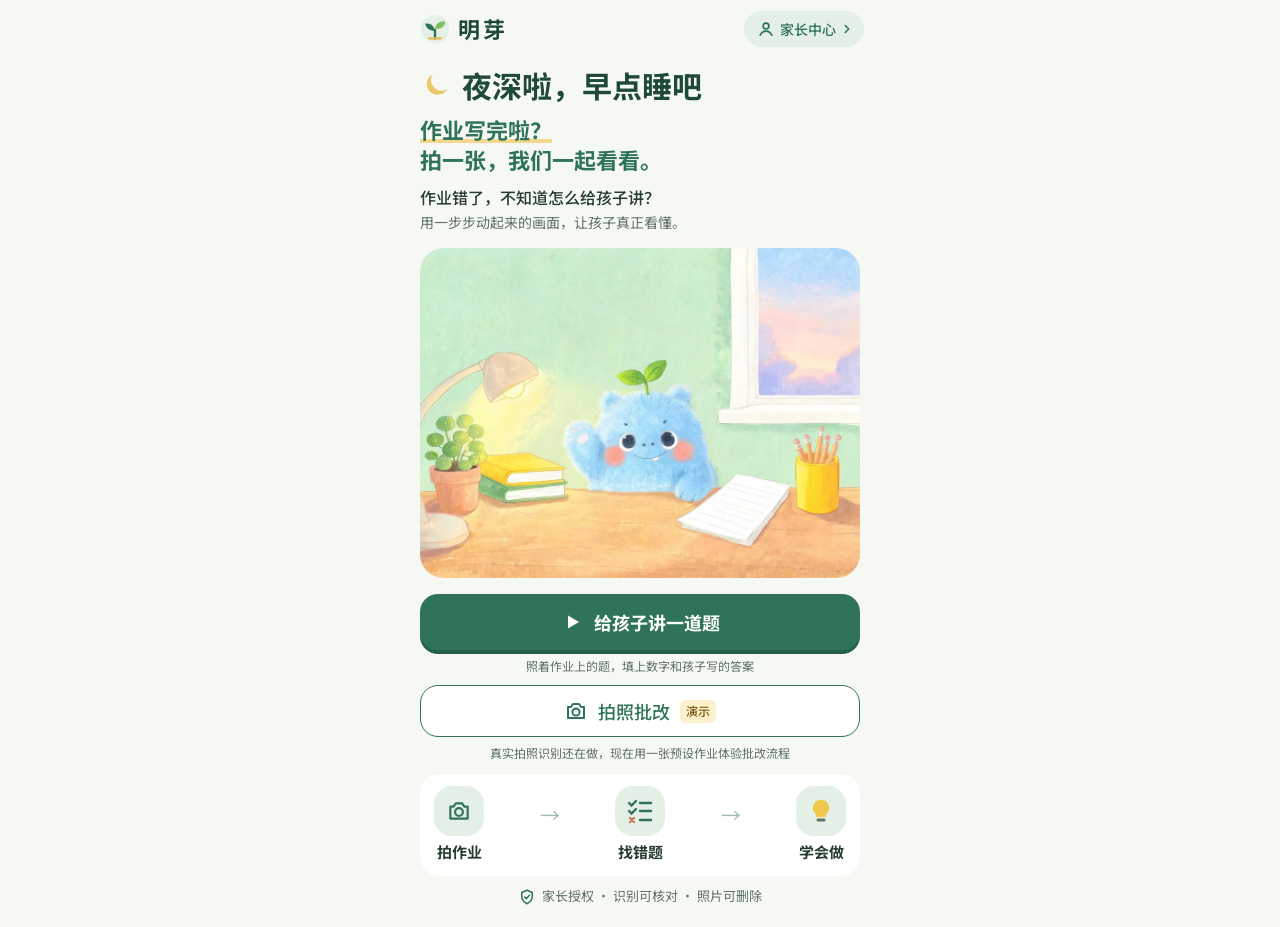
==== index.html @ 010151f7 "首页入口、讲解页按钮、还是没懂、学习记录三层、隔天再试一道 Co-Authored-By: Claude Opus 5.5 <noreply@anthropic.com> Claude-Session" ====
<!doctype html>
<html lang="zh-CN">
<head>
<meta charset="utf-8">
<meta name="viewport" content="width=device-width, initial-scale=1, viewport-fit=cover, interactive-widget=resizes-content">
<meta name="theme-color" content="#F6F8F3">
<meta name="color-scheme" content="light">
<meta name="robots" content="noindex">
<title>明芽</title>
<meta name="description" content="明芽：拍作业、找错题、一步步学会做。">
<link rel="icon" href="./favicon.svg" type="image/svg+xml">
<link rel="apple-touch-icon" href="./icon-180.png">
<link rel="preload" href="./fonts/noto500.woff2" as="font" type="font/woff2" crossorigin>
  <script type="module" crossorigin src="./assets/index-Boi__MNE.js"></script>
  <link rel="stylesheet" crossorigin href="./assets/index-DBqXxG4e.css">
</head>
<body>
<div id="root"></div>
</body>
</html>
---- assets/index-DBqXxG4e.css ----
/*! tailwindcss v4.3.5 | MIT License | https://tailwindcss.com */
@layer properties{@supports (((-webkit-hyphens:none)) and (not (margin-trim:block))) or ((-moz-orient:inline) and (not (color:rgb(from red r g b)))){*,:before,:after,::backdrop{--tw-translate-x:0;--tw-translate-y:0;--tw-translate-z:0;--tw-rotate-x:initial;--tw-rotate-y:initial;--tw-rotate-z:initial;--tw-skew-x:initial;--tw-skew-y:initial;--tw-space-y-reverse:0;--tw-border-style:solid;--tw-leading:initial;--tw-font-weight:initial;--tw-tracking:initial;--tw-shadow:0 0 #0000;--tw-shadow-color:initial;--tw-shadow-alpha:100%;--tw-inset-shadow:0 0 #0000;--tw-inset-shadow-color:initial;--tw-inset-shadow-alpha:100%;--tw-ring-color:initial;--tw-ring-shadow:0 0 #0000;--tw-inset-ring-color:initial;--tw-inset-ring-shadow:0 0 #0000;--tw-ring-inset:initial;--tw-ring-offset-width:0px;--tw-ring-offset-color:#fff;--tw-ring-offset-shadow:0 0 #0000;--tw-duration:initial}}}@layer theme{:root,:host{--font-sans:"Noto", "PingFang SC", "Microsoft YaHei", sans-serif;--font-mono:ui-monospace, SFMono-Regular, Menlo, Monaco, Consolas, "Liberation Mono", "Courier New", monospace;--color-black:#000;--color-white:#fff;--spacing:.25rem;--text-xs:.75rem;--text-xs--line-height:calc(1 / .75);--text-sm:.875rem;--text-sm--line-height:calc(1.25 / .875);--text-base:1rem;--text-base--line-height:calc(1.5 / 1);--text-lg:1.125rem;--text-lg--line-height:calc(1.75 / 1.125);--text-xl:1.25rem;--text-xl--line-height:calc(1.75 / 1.25);--text-2xl:1.5rem;--text-2xl--line-height:calc(2 / 1.5);--font-weight-normal:400;--font-weight-medium:500;--font-weight-bold:700;--leading-snug:1.375;--leading-normal:1.5;--leading-relaxed:1.625;--radius-md:.375rem;--radius-lg:.5rem;--radius-xl:.75rem;--radius-2xl:1rem;--animate-pulse:pulse 2s cubic-bezier(.4, 0, .6, 1) infinite;--default-transition-duration:.15s;--default-transition-timing-function:cubic-bezier(.4, 0, .2, 1);--default-font-family:var(--font-sans);--default-mono-font-family:var(--font-mono);--color-page:#f6f8f3;--color-brand:#2f7456;--color-brand-d:#24604a;--color-mist:#e4f0e6;--color-sun:#f4d78d;--color-sun-soft:#fbf0cc;--color-coral:#c9745d;--color-coral-soft:#fbf1ec;--color-ink:#263d30;--color-ink-2:#5e7266;--color-line:#dce5dc;--color-pencil:#3f4650;--font-hand:"Hand", "Noto", cursive}}@layer base{*,:after,:before,::backdrop{box-sizing:border-box;border:0 solid;margin:0;padding:0}::file-selector-button{box-sizing:border-box;border:0 solid;margin:0;padding:0}html,:host{-webkit-text-size-adjust:100%;tab-size:4;line-height:1.5;font-family:var(--default-font-family,-apple-system, BlinkMacSystemFont, "Segoe UI", Roboto, "Helvetica Neue", "Noto Sans", Arial, sans-serif, "Apple Color Emoji", "Segoe UI Emoji", "Segoe UI Symbol", "Noto Color Emoji");font-feature-settings:var(--default-font-feature-settings,normal);font-variation-settings:var(--default-font-variation-settings,normal);-webkit-tap-highlight-color:transparent}hr{height:0;color:inherit;border-top-width:1px}abbr:where([title]){-webkit-text-decoration:underline dotted;text-decoration:underline dotted}h1,h2,h3,h4,h5,h6{font-size:inherit;font-weight:inherit}a{color:inherit;-webkit-text-decoration:inherit;-webkit-text-decoration:inherit;-webkit-text-decoration:inherit;-webkit-text-decoration:inherit;text-decoration:inherit}b,strong{font-weight:bolder}code,kbd,samp,pre{font-family:var(--default-mono-font-family,ui-monospace, SFMono-Regular, Menlo, Monaco, Consolas, "Liberation Mono", "Courier New", monospace);font-feature-settings:var(--default-mono-font-feature-settings,normal);font-variation-settings:var(--default-mono-font-variation-settings,normal);font-size:1em}small{font-size:80%}sub,sup{vertical-align:baseline;font-size:75%;line-height:0;position:relative}sub{bottom:-.25em}sup{top:-.5em}table{text-indent:0;border-color:inherit;border-collapse:collapse}:-moz-focusring:where(:not(iframe)){outline:auto}progress{vertical-align:baseline}summary{display:list-item}ol,ul,menu{list-style:none}img,svg,video,canvas,audio,iframe,embed,object{vertical-align:middle;display:block}img,video{max-width:100%;height:auto}button,input,select,optgroup,textarea{font:inherit;font-feature-settings:inherit;font-variation-settings:inherit;letter-spacing:inherit;color:inherit;opacity:1;background-color:#0000;border-radius:0}::file-selector-button{font:inherit;font-feature-settings:inherit;font-variation-settings:inherit;letter-spacing:inherit;color:inherit;opacity:1;background-color:#0000;border-radius:0}:where(select:is([multiple],[size])) optgroup{font-weight:bolder}:where(select:is([multiple],[size])) optgroup option{padding-inline-start:20px}::file-selector-button{margin-inline-end:4px}::placeholder{opacity:1}@supports (not ((-webkit-appearance:-apple-pay-button))) or (contain-intrinsic-size:1px){::placeholder{color:currentColor}@supports (color:color-mix(in lab, red, red)){::placeholder{color:color-mix(in oklab, currentcolor 50%, transparent)}}}textarea{resize:vertical}::-webkit-search-decoration{-webkit-appearance:none}::-webkit-date-and-time-value{min-height:1lh;text-align:inherit}::-webkit-datetime-edit{display:inline-flex}::-webkit-datetime-edit-fields-wrapper{padding:0}::-webkit-datetime-edit{padding-block:0}::-webkit-datetime-edit-year-field{padding-block:0}::-webkit-datetime-edit-month-field{padding-block:0}::-webkit-datetime-edit-day-field{padding-block:0}::-webkit-datetime-edit-hour-field{padding-block:0}::-webkit-datetime-edit-minute-field{padding-block:0}::-webkit-datetime-edit-second-field{padding-block:0}::-webkit-datetime-edit-millisecond-field{padding-block:0}::-webkit-datetime-edit-meridiem-field{padding-block:0}::-webkit-calendar-picker-indicator{line-height:1}:-moz-ui-invalid{box-shadow:none}button,input:where([type=button],[type=reset],[type=submit]){appearance:button}::file-selector-button{appearance:button}::-webkit-inner-spin-button{height:auto}::-webkit-outer-spin-button{height:auto}[hidden]:where(:not([hidden=until-found])){display:none!important}html{-webkit-tap-highlight-color:transparent;-webkit-text-size-adjust:100%}body{background:var(--color-page);color:var(--color-ink);font-family:var(--font-sans);margin:0;line-height:1.6}button,a,[role=button]{touch-action:manipulation;-webkit-user-select:none;user-select:none;-webkit-touch-callout:none}button{font:inherit;color:inherit;cursor:pointer}:focus-visible{outline:3px solid var(--color-brand);outline-offset:2px;border-radius:6px}h1,h2{text-wrap:balance}@media (prefers-reduced-motion:reduce){*,:before,:after{transition-duration:1ms!important;animation-duration:1ms!important}}}@layer components{.scene svg{max-height:min(300px,36dvh);margin:0 auto;display:block}@media (height<=640px){.scene svg{max-height:30dvh}.bubble{padding-top:6px!important;padding-bottom:6px!important;font-size:15px!important}.opt{height:46px!important;font-size:24px!important}.tools-bar{padding-top:4px!important;padding-bottom:calc(env(safe-area-inset-bottom,0px) + 6px)!important}}.btn-primary{background:var(--color-brand);color:#fff;box-shadow:0 4px 0 var(--color-brand-d);transition:transform .1s ease-out,box-shadow .1s ease-out}.btn-primary:active:not(:disabled){box-shadow:0 1px 0 var(--color-brand-d);transform:translateY(3px)}.btn-primary:disabled{opacity:.4;box-shadow:none}.press{transition:transform .1s ease-out}.press:active:not(:disabled){transform:scale(.97)}.opt{border:2px solid var(--color-line);background:#fff;border-bottom-width:4px;border-radius:16px;transition:transform .1s ease-out,border-color .12s,background .12s}.opt:active:not(:disabled){border-bottom-width:2px;transform:translateY(2px)}@media (hover:hover) and (pointer:fine){.opt:hover:not(:disabled){border-color:#9dbfaa}.btn-primary:hover:not(:disabled){filter:brightness(1.06)}}}@layer utilities{.pointer-events-none{pointer-events:none}.absolute{position:absolute}.fixed{position:fixed}.relative{position:relative}.inset-0{inset:0}.inset-x-0{inset-inline:0}.inset-x-5{inset-inline:calc(var(--spacing) * 5)}.top-0{top:0}.top-2\.5{top:calc(var(--spacing) * 2.5)}.top-3{top:calc(var(--spacing) * 3)}.-right-1{right:calc(var(--spacing) * -1)}.right-2\.5{right:calc(var(--spacing) * 2.5)}.right-4{right:calc(var(--spacing) * 4)}.-bottom-1{bottom:calc(var(--spacing) * -1)}.bottom-0{bottom:0}.bottom-\[128px\]{bottom:128px}.left-4{left:calc(var(--spacing) * 4)}.z-10{z-index:10}.z-20{z-index:20}.z-30{z-index:30}.z-40{z-index:40}.col-span-2{grid-column:span 2/span 2}.col-start-2{grid-column-start:2}.-mx-3{margin-inline:calc(var(--spacing) * -3)}.-mx-5{margin-inline:calc(var(--spacing) * -5)}.mx-4{margin-inline:calc(var(--spacing) * 4)}.mx-5{margin-inline:calc(var(--spacing) * 5)}.mx-auto{margin-inline:auto}.-my-3{margin-block:calc(var(--spacing) * -3)}.-mt-5{margin-top:calc(var(--spacing) * -5)}.-mt-14{margin-top:calc(var(--spacing) * -14)}.mt-0\.5{margin-top:calc(var(--spacing) * .5)}.mt-1{margin-top:var(--spacing)}.mt-1\.5{margin-top:calc(var(--spacing) * 1.5)}.mt-2{margin-top:calc(var(--spacing) * 2)}.mt-2\.5{margin-top:calc(var(--spacing) * 2.5)}.mt-3{margin-top:calc(var(--spacing) * 3)}.mt-3\.5{margin-top:calc(var(--spacing) * 3.5)}.mt-4{margin-top:calc(var(--spacing) * 4)}.mt-5{margin-top:calc(var(--spacing) * 5)}.mt-6{margin-top:calc(var(--spacing) * 6)}.mt-auto{margin-top:auto}.mb-0\.5{margin-bottom:calc(var(--spacing) * .5)}.mb-2\.5{margin-bottom:calc(var(--spacing) * 2.5)}.mb-3{margin-bottom:calc(var(--spacing) * 3)}.mb-3\.5{margin-bottom:calc(var(--spacing) * 3.5)}.ml-auto{margin-left:auto}.block{display:block}.contents{display:contents}.flex{display:flex}.grid{display:grid}.inline-block{display:inline-block}.aspect-\[4\/3\]{aspect-ratio:4/3}.size-6{width:calc(var(--spacing) * 6);height:calc(var(--spacing) * 6)}.size-8{width:calc(var(--spacing) * 8);height:calc(var(--spacing) * 8)}.size-11{width:calc(var(--spacing) * 11);height:calc(var(--spacing) * 11)}.size-12{width:calc(var(--spacing) * 12);height:calc(var(--spacing) * 12)}.size-14{width:calc(var(--spacing) * 14);height:calc(var(--spacing) * 14)}.size-20{width:calc(var(--spacing) * 20);height:calc(var(--spacing) * 20)}.size-\[50px\]{width:50px;height:50px}.size-\[58px\]{width:58px;height:58px}.size-\[76px\]{width:76px;height:76px}.size-\[84px\]{width:84px;height:84px}.h-2{height:calc(var(--spacing) * 2)}.h-9{height:calc(var(--spacing) * 9)}.h-10{height:calc(var(--spacing) * 10)}.h-11{height:calc(var(--spacing) * 11)}.h-12{height:calc(var(--spacing) * 12)}.h-14{height:calc(var(--spacing) * 14)}.h-32{height:calc(var(--spacing) * 32)}.h-\[5px\]{height:5px}.h-\[46px\]{height:46px}.h-\[52px\]{height:52px}.h-\[54px\]{height:54px}.h-\[56px\]{height:56px}.h-\[58px\]{height:58px}.h-\[60px\]{height:60px}.max-h-48{max-height:calc(var(--spacing) * 48)}.max-h-\[62dvh\]{max-height:62dvh}.min-h-11{min-height:calc(var(--spacing) * 11)}.min-h-14{min-height:calc(var(--spacing) * 14)}.min-h-16{min-height:calc(var(--spacing) * 16)}.min-h-\[52px\]{min-height:52px}.min-h-\[56px\]{min-height:56px}.min-h-\[60px\]{min-height:60px}.min-h-dvh{min-height:100dvh}.w-10{width:calc(var(--spacing) * 10)}.w-12{width:calc(var(--spacing) * 12)}.w-14{width:calc(var(--spacing) * 14)}.w-16{width:calc(var(--spacing) * 16)}.w-20{width:calc(var(--spacing) * 20)}.w-\[calc\(100\%-40px\)\]{width:calc(100% - 40px)}.w-full{width:100%}.max-w-\[270px\]{max-width:270px}.max-w-\[480px\]{max-width:480px}.min-w-14{min-width:calc(var(--spacing) * 14)}.flex-1{flex:1}.flex-none{flex:none}.shrink-0{flex-shrink:0}.origin-top{transform-origin:top}.translate-y-12{--tw-translate-y:calc(var(--spacing) * 12);translate:var(--tw-translate-x) var(--tw-translate-y)}.scale-\[\.6\]{scale:.6}.rotate-90{rotate:90deg}.rotate-180{rotate:180deg}.transform{transform:var(--tw-rotate-x, ) var(--tw-rotate-y, ) var(--tw-rotate-z, ) var(--tw-skew-x, ) var(--tw-skew-y, )}.animate-\[greet_\.5s_ease-out_both\]{animation:.5s ease-out both greet}.animate-\[sheet_\.22s_ease-out\]{animation:.22s ease-out sheet}.animate-\[sheet_\.25s_ease-out\]{animation:.25s ease-out sheet}.animate-pulse{animation:var(--animate-pulse)}.grid-cols-2{grid-template-columns:repeat(2,minmax(0,1fr))}.grid-cols-3{grid-template-columns:repeat(3,minmax(0,1fr))}.grid-cols-4{grid-template-columns:repeat(4,minmax(0,1fr))}.grid-cols-\[28px_1fr_auto\]{grid-template-columns:28px 1fr auto}.flex-col{flex-direction:column}.flex-wrap{flex-wrap:wrap}.place-items-center{place-items:center}.items-baseline{align-items:baseline}.items-center{align-items:center}.items-end{align-items:flex-end}.items-start{align-items:flex-start}.justify-around{justify-content:space-around}.justify-between{justify-content:space-between}.justify-center{justify-content:center}.justify-end{justify-content:flex-end}.gap-0\.5{gap:calc(var(--spacing) * .5)}.gap-1{gap:var(--spacing)}.gap-1\.5{gap:calc(var(--spacing) * 1.5)}.gap-2{gap:calc(var(--spacing) * 2)}.gap-2\.5{gap:calc(var(--spacing) * 2.5)}.gap-3{gap:calc(var(--spacing) * 3)}.gap-3\.5{gap:calc(var(--spacing) * 3.5)}:where(.space-y-2\.5>:not(:last-child)){--tw-space-y-reverse:0;margin-block-start:calc(calc(var(--spacing) * 2.5) * var(--tw-space-y-reverse));margin-block-end:calc(calc(var(--spacing) * 2.5) * calc(1 - var(--tw-space-y-reverse)))}.gap-x-2\.5{column-gap:calc(var(--spacing) * 2.5)}.overflow-hidden{overflow:hidden}.overflow-y-auto{overflow-y:auto}.overscroll-contain{overscroll-behavior:contain}.rounded-2xl{border-radius:var(--radius-2xl)}.rounded-\[4px_18px_18px_18px\]{border-radius:4px 18px 18px}.rounded-\[18px\]{border-radius:18px}.rounded-\[20px\]{border-radius:20px}.rounded-\[22px\]{border-radius:22px}.rounded-\[24px\]{border-radius:24px}.rounded-full{border-radius:2147483647px}.rounded-lg{border-radius:var(--radius-lg)}.rounded-md{border-radius:var(--radius-md)}.rounded-xl{border-radius:var(--radius-xl)}.rounded-t-\[22px\]{border-top-left-radius:22px;border-top-right-radius:22px}.border{border-style:var(--tw-border-style);border-width:1px}.border-2{border-style:var(--tw-border-style);border-width:2px}.border-4{border-style:var(--tw-border-style);border-width:4px}.border-\[1\.5px\]{border-style:var(--tw-border-style);border-width:1.5px}.border-\[2\.4px\]{border-style:var(--tw-border-style);border-width:2.4px}.border-t{border-top-style:var(--tw-border-style);border-top-width:1px}.border-dashed{--tw-border-style:dashed;border-style:dashed}.\!border-brand{border-color:var(--color-brand)!important}.border-\[\#E9C766\]{border-color:#e9c766}.border-brand{border-color:var(--color-brand)}.border-coral{border-color:var(--color-coral)}.border-line{border-color:var(--color-line)}.border-page{border-color:var(--color-page)}.border-transparent{border-color:#0000}.border-white\/90{border-color:#ffffffe6}@supports (color:color-mix(in lab, red, red)){.border-white\/90{border-color:color-mix(in oklab, var(--color-white) 90%, transparent)}}.bg-\[\#2A2F2C\]{background-color:#2a2f2c}.bg-\[\#9DC7AE\]{background-color:#9dc7ae}.bg-\[\#DDEFE2\]{background-color:#ddefe2}.bg-\[\#F3F8F4\]{background-color:#f3f8f4}.bg-\[\#FFF8E6\]{background-color:#fff8e6}.bg-black\/35{background-color:#00000059}@supports (color:color-mix(in lab, red, red)){.bg-black\/35{background-color:color-mix(in oklab, var(--color-black) 35%, transparent)}}.bg-brand{background-color:var(--color-brand)}.bg-coral-soft{background-color:var(--color-coral-soft)}.bg-ink\/35{background-color:#263d3059}@supports (color:color-mix(in lab, red, red)){.bg-ink\/35{background-color:color-mix(in oklab, var(--color-ink) 35%, transparent)}}.bg-line{background-color:var(--color-line)}.bg-mist{background-color:var(--color-mist)}.bg-page{background-color:var(--color-page)}.bg-sun{background-color:var(--color-sun)}.bg-sun-soft{background-color:var(--color-sun-soft)}.bg-sun\/95{background-color:#f4d78df2}@supports (color:color-mix(in lab, red, red)){.bg-sun\/95{background-color:color-mix(in oklab, var(--color-sun) 95%, transparent)}}.bg-white{background-color:var(--color-white)}.bg-white\/90{background-color:#ffffffe6}@supports (color:color-mix(in lab, red, red)){.bg-white\/90{background-color:color-mix(in oklab, var(--color-white) 90%, transparent)}}.bg-\[linear-gradient\(transparent_80\%\,\#F4D78D_80\%\,\#F4D78D_94\%\,transparent_94\%\)\]{background-image:linear-gradient(#0000 80%,#f4d78d 80% 94%,#0000 94%)}.object-contain{object-fit:contain}.object-cover{object-fit:cover}.object-bottom{object-position:bottom}.p-3\.5{padding:calc(var(--spacing) * 3.5)}.p-6{padding:calc(var(--spacing) * 6)}.px-1\.5{padding-inline:calc(var(--spacing) * 1.5)}.px-2{padding-inline:calc(var(--spacing) * 2)}.px-2\.5{padding-inline:calc(var(--spacing) * 2.5)}.px-3{padding-inline:calc(var(--spacing) * 3)}.px-3\.5{padding-inline:calc(var(--spacing) * 3.5)}.px-4{padding-inline:calc(var(--spacing) * 4)}.px-5{padding-inline:calc(var(--spacing) * 5)}.px-\[18px\]{padding-inline:18px}.py-0\.5{padding-block:calc(var(--spacing) * .5)}.py-1{padding-block:var(--spacing)}.py-1\.5{padding-block:calc(var(--spacing) * 1.5)}.py-2{padding-block:calc(var(--spacing) * 2)}.py-2\.5{padding-block:calc(var(--spacing) * 2.5)}.py-3{padding-block:calc(var(--spacing) * 3)}.py-3\.5{padding-block:calc(var(--spacing) * 3.5)}.py-4{padding-block:calc(var(--spacing) * 4)}.py-6{padding-block:calc(var(--spacing) * 6)}.pt-1{padding-top:var(--spacing)}.pt-2{padding-top:calc(var(--spacing) * 2)}.pt-2\.5{padding-top:calc(var(--spacing) * 2.5)}.pt-3{padding-top:calc(var(--spacing) * 3)}.pt-4{padding-top:calc(var(--spacing) * 4)}.pt-6{padding-top:calc(var(--spacing) * 6)}.pt-10{padding-top:calc(var(--spacing) * 10)}.pr-2\.5{padding-right:calc(var(--spacing) * 2.5)}.pr-4{padding-right:calc(var(--spacing) * 4)}.pb-1{padding-bottom:var(--spacing)}.pb-\[calc\(env\(safe-area-inset-bottom\,0px\)\+12px\)\]{padding-bottom:calc(env(safe-area-inset-bottom,0px) + 12px)}.pb-\[calc\(env\(safe-area-inset-bottom\,0px\)\+20px\)\]{padding-bottom:calc(env(safe-area-inset-bottom,0px) + 20px)}.pb-\[calc\(env\(safe-area-inset-bottom\,0px\)\+22px\)\]{padding-bottom:calc(env(safe-area-inset-bottom,0px) + 22px)}.pb-\[calc\(env\(safe-area-inset-bottom\,0px\)\+24px\)\]{padding-bottom:calc(env(safe-area-inset-bottom,0px) + 24px)}.pb-\[calc\(env\(safe-area-inset-bottom\,0px\)\+28px\)\]{padding-bottom:calc(env(safe-area-inset-bottom,0px) + 28px)}.pb-\[calc\(env\(safe-area-inset-bottom\,0px\)\+96px\)\]{padding-bottom:calc(env(safe-area-inset-bottom,0px) + 96px)}.pl-2{padding-left:calc(var(--spacing) * 2)}.pl-3{padding-left:calc(var(--spacing) * 3)}.pl-5{padding-left:calc(var(--spacing) * 5)}.text-center{text-align:center}.text-left{text-align:left}.font-hand{font-family:var(--font-hand)}.text-2xl{font-size:var(--text-2xl);line-height:var(--tw-leading,var(--text-2xl--line-height))}.text-base{font-size:var(--text-base);line-height:var(--tw-leading,var(--text-base--line-height))}.text-lg{font-size:var(--text-lg);line-height:var(--tw-leading,var(--text-lg--line-height))}.text-sm{font-size:var(--text-sm);line-height:var(--tw-leading,var(--text-sm--line-height))}.text-xl{font-size:var(--text-xl);line-height:var(--tw-leading,var(--text-xl--line-height))}.text-xs{font-size:var(--text-xs);line-height:var(--tw-leading,var(--text-xs--line-height))}.text-\[11px\]{font-size:11px}.text-\[12px\]{font-size:12px}.text-\[13px\]{font-size:13px}.text-\[14px\]{font-size:14px}.text-\[15px\]{font-size:15px}.text-\[16px\]{font-size:16px}.text-\[17px\]{font-size:17px}.text-\[19px\]{font-size:19px}.text-\[20px\]{font-size:20px}.text-\[21px\]{font-size:21px}.text-\[22px\]{font-size:22px}.text-\[24px\]{font-size:24px}.text-\[26px\]{font-size:26px}.text-\[27px\]{font-size:27px}.text-\[28px\]{font-size:28px}.text-\[40px\]{font-size:40px}.leading-5{--tw-leading:calc(var(--spacing) * 5);line-height:calc(var(--spacing) * 5)}.leading-none{--tw-leading:1;line-height:1}.leading-normal{--tw-leading:var(--leading-normal);line-height:var(--leading-normal)}.leading-relaxed{--tw-leading:var(--leading-relaxed);line-height:var(--leading-relaxed)}.leading-snug{--tw-leading:var(--leading-snug);line-height:var(--leading-snug)}.font-bold{--tw-font-weight:var(--font-weight-bold);font-weight:var(--font-weight-bold)}.font-medium{--tw-font-weight:var(--font-weight-medium);font-weight:var(--font-weight-medium)}.font-normal{--tw-font-weight:var(--font-weight-normal);font-weight:var(--font-weight-normal)}.tracking-\[\.12em\]{--tw-tracking:.12em;letter-spacing:.12em}.\[text-wrap\:pretty\]{text-wrap:pretty}.whitespace-nowrap{white-space:nowrap}.text-\[\#1F4A35\]{color:#1f4a35}.text-\[\#3E8A62\]{color:#3e8a62}.text-\[\#5B4512\]{color:#5b4512}.text-\[\#6B5112\]{color:#6b5112}.text-\[\#7A5A12\]{color:#7a5a12}.text-\[\#8A6A18\]{color:#8a6a18}.text-\[\#9DBFAA\]{color:#9dbfaa}.text-brand{color:var(--color-brand)}.text-coral{color:var(--color-coral)}.text-ink{color:var(--color-ink)}.text-ink-2{color:var(--color-ink-2)}.text-pencil{color:var(--color-pencil)}.text-white{color:var(--color-white)}.underline{text-decoration-line:underline}.underline-offset-4{text-underline-offset:4px}.opacity-35{opacity:.35}.shadow-\[0_-8px_30px_rgba\(38\,61\,48\,\.12\)\]{--tw-shadow:0 -8px 30px var(--tw-shadow-color,#263d301f);box-shadow:var(--tw-inset-shadow), var(--tw-inset-ring-shadow), var(--tw-ring-offset-shadow), var(--tw-ring-shadow), var(--tw-shadow)}.shadow-\[0_1px_0_\#DCE5DC\]{--tw-shadow:0 1px 0 var(--tw-shadow-color,#dce5dc);box-shadow:var(--tw-inset-shadow), var(--tw-inset-ring-shadow), var(--tw-ring-offset-shadow), var(--tw-ring-shadow), var(--tw-shadow)}.transition-transform{transition-property:transform,translate,scale,rotate;transition-timing-function:var(--tw-ease,var(--default-transition-timing-function));transition-duration:var(--tw-duration,var(--default-transition-duration))}.duration-300{--tw-duration:.3s;transition-duration:.3s}.first\:border-0:first-child,.first-of-type\:border-0:first-of-type{border-style:var(--tw-border-style);border-width:0}.focus\:border-brand:focus{border-color:var(--color-brand)}.disabled\:opacity-35:disabled{opacity:.35}@media (width>=360px){.min-\[360px\]\:text-\[30px\]{font-size:30px}}}@font-face{font-family:Noto;font-weight:400;font-display:swap;src:url(../fonts/noto400.woff2)format("woff2")}@font-face{font-family:Noto;font-weight:500;font-display:swap;src:url(../fonts/noto500.woff2)format("woff2")}@font-face{font-family:Noto;font-weight:700;font-display:swap;src:url(../fonts/noto700.woff2)format("woff2")}@font-face{font-family:Hand;font-display:swap;src:url(../fonts/hand.woff)format("woff")}@property --tw-translate-x{syntax:"*";inherits:false;initial-value:0}@property --tw-translate-y{syntax:"*";inherits:false;initial-value:0}@property --tw-translate-z{syntax:"*";inherits:false;initial-value:0}@property --tw-rotate-x{syntax:"*";inherits:false}@property --tw-rotate-y{syntax:"*";inherits:false}@property --tw-rotate-z{syntax:"*";inherits:false}@property --tw-skew-x{syntax:"*";inherits:false}@property --tw-skew-y{syntax:"*";inherits:false}@property --tw-space-y-reverse{syntax:"*";inherits:false;initial-value:0}@property --tw-border-style{syntax:"*";inherits:false;initial-value:solid}@property --tw-leading{syntax:"*";inherits:false}@property --tw-font-weight{syntax:"*";inherits:false}@property --tw-tracking{syntax:"*";inherits:false}@property --tw-shadow{syntax:"*";inherits:false;initial-value:0 0 #0000}@property --tw-shadow-color{syntax:"*";inherits:false}@property --tw-shadow-alpha{syntax:"<percentage>";inherits:false;initial-value:100%}@property --tw-inset-shadow{syntax:"*";inherits:false;initial-value:0 0 #0000}@property --tw-inset-shadow-color{syntax:"*";inherits:false}@property --tw-inset-shadow-alpha{syntax:"<percentage>";inherits:false;initial-value:100%}@property --tw-ring-color{syntax:"*";inherits:false}@property --tw-ring-shadow{syntax:"*";inherits:false;initial-value:0 0 #0000}@property --tw-inset-ring-color{syntax:"*";inherits:false}@property --tw-inset-ring-shadow{syntax:"*";inherits:false;initial-value:0 0 #0000}@property --tw-ring-inset{syntax:"*";inherits:false}@property --tw-ring-offset-width{syntax:"<length>";inherits:false;initial-value:0}@property --tw-ring-offset-color{syntax:"*";inherits:false;initial-value:#fff}@property --tw-ring-offset-shadow{syntax:"*";inherits:false;initial-value:0 0 #0000}@property --tw-duration{syntax:"*";inherits:false}@keyframes pulse{50%{opacity:.5}}
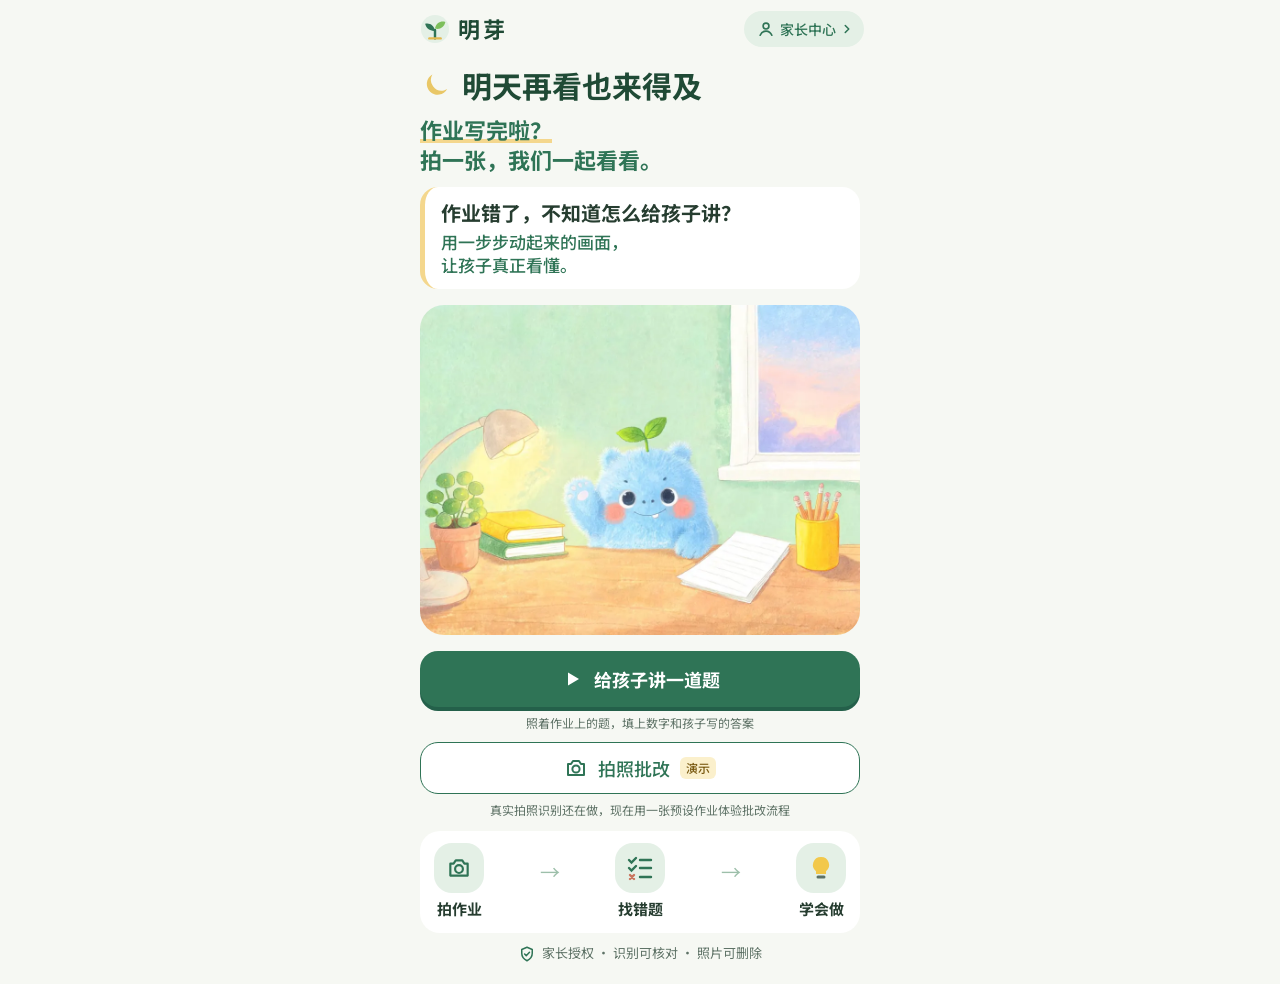
==== commit cfe579d3: "副标题突出；配音统一；面板下滑关闭 Co-Authored-By: Claude Opus 5.5 <noreply@anthropic.com> Claude-Session: https://cl" ====
--- a/index.html
+++ b/index.html
@@ -11,8 +11,8 @@
 <link rel="icon" href="./favicon.svg" type="image/svg+xml">
 <link rel="apple-touch-icon" href="./icon-180.png">
 <link rel="preload" href="./fonts/noto500.woff2" as="font" type="font/woff2" crossorigin>
-  <script type="module" crossorigin src="./assets/index-Boi__MNE.js"></script>
-  <link rel="stylesheet" crossorigin href="./assets/index-DBqXxG4e.css">
+  <script type="module" crossorigin src="./assets/index-CTB4vBkU.js"></script>
+  <link rel="stylesheet" crossorigin href="./assets/index-BcGynj4q.css">
 </head>
 <body>
 <div id="root"></div>
--- a/assets/index-BcGynj4q.css
+++ b/assets/index-BcGynj4q.css
@@ -0,0 +1,2 @@
+/*! tailwindcss v4.3.5 | MIT License | https://tailwindcss.com */
+@layer properties{@supports (((-webkit-hyphens:none)) and (not (margin-trim:block))) or ((-moz-orient:inline) and (not (color:rgb(from red r g b)))){*,:before,:after,::backdrop{--tw-translate-x:0;--tw-translate-y:0;--tw-translate-z:0;--tw-rotate-x:initial;--tw-rotate-y:initial;--tw-rotate-z:initial;--tw-skew-x:initial;--tw-skew-y:initial;--tw-space-y-reverse:0;--tw-border-style:solid;--tw-leading:initial;--tw-font-weight:initial;--tw-tracking:initial;--tw-shadow:0 0 #0000;--tw-shadow-color:initial;--tw-shadow-alpha:100%;--tw-inset-shadow:0 0 #0000;--tw-inset-shadow-color:initial;--tw-inset-shadow-alpha:100%;--tw-ring-color:initial;--tw-ring-shadow:0 0 #0000;--tw-inset-ring-color:initial;--tw-inset-ring-shadow:0 0 #0000;--tw-ring-inset:initial;--tw-ring-offset-width:0px;--tw-ring-offset-color:#fff;--tw-ring-offset-shadow:0 0 #0000;--tw-duration:initial;--tw-ease:initial}}}@layer theme{:root,:host{--font-sans:"Noto", "PingFang SC", "Microsoft YaHei", sans-serif;--font-mono:ui-monospace, SFMono-Regular, Menlo, Monaco, Consolas, "Liberation Mono", "Courier New", monospace;--color-black:#000;--color-white:#fff;--spacing:.25rem;--text-xs:.75rem;--text-xs--line-height:calc(1 / .75);--text-sm:.875rem;--text-sm--line-height:calc(1.25 / .875);--text-base:1rem;--text-base--line-height:calc(1.5 / 1);--text-lg:1.125rem;--text-lg--line-height:calc(1.75 / 1.125);--text-xl:1.25rem;--text-xl--line-height:calc(1.75 / 1.25);--text-2xl:1.5rem;--text-2xl--line-height:calc(2 / 1.5);--font-weight-normal:400;--font-weight-medium:500;--font-weight-bold:700;--leading-snug:1.375;--leading-normal:1.5;--leading-relaxed:1.625;--radius-md:.375rem;--radius-lg:.5rem;--radius-xl:.75rem;--radius-2xl:1rem;--ease-out:cubic-bezier(0, 0, .2, 1);--animate-pulse:pulse 2s cubic-bezier(.4, 0, .6, 1) infinite;--default-transition-duration:.15s;--default-transition-timing-function:cubic-bezier(.4, 0, .2, 1);--default-font-family:var(--font-sans);--default-mono-font-family:var(--font-mono);--color-page:#f6f8f3;--color-brand:#2f7456;--color-brand-d:#24604a;--color-mist:#e4f0e6;--color-sun:#f4d78d;--color-sun-soft:#fbf0cc;--color-coral:#c9745d;--color-coral-soft:#fbf1ec;--color-ink:#263d30;--color-ink-2:#5e7266;--color-line:#dce5dc;--color-pencil:#3f4650;--font-hand:"Hand", "Noto", cursive}}@layer base{*,:after,:before,::backdrop{box-sizing:border-box;border:0 solid;margin:0;padding:0}::file-selector-button{box-sizing:border-box;border:0 solid;margin:0;padding:0}html,:host{-webkit-text-size-adjust:100%;tab-size:4;line-height:1.5;font-family:var(--default-font-family,-apple-system, BlinkMacSystemFont, "Segoe UI", Roboto, "Helvetica Neue", "Noto Sans", Arial, sans-serif, "Apple Color Emoji", "Segoe UI Emoji", "Segoe UI Symbol", "Noto Color Emoji");font-feature-settings:var(--default-font-feature-settings,normal);font-variation-settings:var(--default-font-variation-settings,normal);-webkit-tap-highlight-color:transparent}hr{height:0;color:inherit;border-top-width:1px}abbr:where([title]){-webkit-text-decoration:underline dotted;text-decoration:underline dotted}h1,h2,h3,h4,h5,h6{font-size:inherit;font-weight:inherit}a{color:inherit;-webkit-text-decoration:inherit;-webkit-text-decoration:inherit;-webkit-text-decoration:inherit;-webkit-text-decoration:inherit;text-decoration:inherit}b,strong{font-weight:bolder}code,kbd,samp,pre{font-family:var(--default-mono-font-family,ui-monospace, SFMono-Regular, Menlo, Monaco, Consolas, "Liberation Mono", "Courier New", monospace);font-feature-settings:var(--default-mono-font-feature-settings,normal);font-variation-settings:var(--default-mono-font-variation-settings,normal);font-size:1em}small{font-size:80%}sub,sup{vertical-align:baseline;font-size:75%;line-height:0;position:relative}sub{bottom:-.25em}sup{top:-.5em}table{text-indent:0;border-color:inherit;border-collapse:collapse}:-moz-focusring:where(:not(iframe)){outline:auto}progress{vertical-align:baseline}summary{display:list-item}ol,ul,menu{list-style:none}img,svg,video,canvas,audio,iframe,embed,object{vertical-align:middle;display:block}img,video{max-width:100%;height:auto}button,input,select,optgroup,textarea{font:inherit;font-feature-settings:inherit;font-variation-settings:inherit;letter-spacing:inherit;color:inherit;opacity:1;background-color:#0000;border-radius:0}::file-selector-button{font:inherit;font-feature-settings:inherit;font-variation-settings:inherit;letter-spacing:inherit;color:inherit;opacity:1;background-color:#0000;border-radius:0}:where(select:is([multiple],[size])) optgroup{font-weight:bolder}:where(select:is([multiple],[size])) optgroup option{padding-inline-start:20px}::file-selector-button{margin-inline-end:4px}::placeholder{opacity:1}@supports (not ((-webkit-appearance:-apple-pay-button))) or (contain-intrinsic-size:1px){::placeholder{color:currentColor}@supports (color:color-mix(in lab, red, red)){::placeholder{color:color-mix(in oklab, currentcolor 50%, transparent)}}}textarea{resize:vertical}::-webkit-search-decoration{-webkit-appearance:none}::-webkit-date-and-time-value{min-height:1lh;text-align:inherit}::-webkit-datetime-edit{display:inline-flex}::-webkit-datetime-edit-fields-wrapper{padding:0}::-webkit-datetime-edit{padding-block:0}::-webkit-datetime-edit-year-field{padding-block:0}::-webkit-datetime-edit-month-field{padding-block:0}::-webkit-datetime-edit-day-field{padding-block:0}::-webkit-datetime-edit-hour-field{padding-block:0}::-webkit-datetime-edit-minute-field{padding-block:0}::-webkit-datetime-edit-second-field{padding-block:0}::-webkit-datetime-edit-millisecond-field{padding-block:0}::-webkit-datetime-edit-meridiem-field{padding-block:0}::-webkit-calendar-picker-indicator{line-height:1}:-moz-ui-invalid{box-shadow:none}button,input:where([type=button],[type=reset],[type=submit]){appearance:button}::file-selector-button{appearance:button}::-webkit-inner-spin-button{height:auto}::-webkit-outer-spin-button{height:auto}[hidden]:where(:not([hidden=until-found])){display:none!important}html{-webkit-tap-highlight-color:transparent;-webkit-text-size-adjust:100%}body{background:var(--color-page);color:var(--color-ink);font-family:var(--font-sans);margin:0;line-height:1.6}button,a,[role=button]{touch-action:manipulation;-webkit-user-select:none;user-select:none;-webkit-touch-callout:none}button{font:inherit;color:inherit;cursor:pointer}:focus-visible{outline:3px solid var(--color-brand);outline-offset:2px;border-radius:6px}h1,h2{text-wrap:balance}@media (prefers-reduced-motion:reduce){*,:before,:after{transition-duration:1ms!important;animation-duration:1ms!important}}}@layer components{.scene svg{max-height:min(300px,36dvh);margin:0 auto;display:block}@media (height<=640px){.scene svg{max-height:30dvh}.bubble{padding-top:6px!important;padding-bottom:6px!important;font-size:15px!important}.opt{height:46px!important;font-size:24px!important}.tools-bar{padding-top:4px!important;padding-bottom:calc(env(safe-area-inset-bottom,0px) + 6px)!important}}.btn-primary{background:var(--color-brand);color:#fff;box-shadow:0 4px 0 var(--color-brand-d);transition:transform .1s ease-out,box-shadow .1s ease-out}.btn-primary:active:not(:disabled){box-shadow:0 1px 0 var(--color-brand-d);transform:translateY(3px)}.btn-primary:disabled{opacity:.4;box-shadow:none}.press{transition:transform .1s ease-out}.press:active:not(:disabled){transform:scale(.97)}.opt{border:2px solid var(--color-line);background:#fff;border-bottom-width:4px;border-radius:16px;transition:transform .1s ease-out,border-color .12s,background .12s}.opt:active:not(:disabled){border-bottom-width:2px;transform:translateY(2px)}@media (hover:hover) and (pointer:fine){.opt:hover:not(:disabled){border-color:#9dbfaa}.btn-primary:hover:not(:disabled){filter:brightness(1.06)}}}@layer utilities{.pointer-events-none{pointer-events:none}.absolute{position:absolute}.fixed{position:fixed}.relative{position:relative}.inset-0{inset:0}.inset-x-0{inset-inline:0}.inset-x-5{inset-inline:calc(var(--spacing) * 5)}.top-0{top:0}.top-2\.5{top:calc(var(--spacing) * 2.5)}.top-3{top:calc(var(--spacing) * 3)}.-right-1{right:calc(var(--spacing) * -1)}.right-2\.5{right:calc(var(--spacing) * 2.5)}.right-4{right:calc(var(--spacing) * 4)}.-bottom-1{bottom:calc(var(--spacing) * -1)}.bottom-0{bottom:0}.bottom-\[128px\]{bottom:128px}.left-4{left:calc(var(--spacing) * 4)}.z-10{z-index:10}.z-20{z-index:20}.z-30{z-index:30}.z-40{z-index:40}.col-span-2{grid-column:span 2/span 2}.col-start-2{grid-column-start:2}.-mx-3{margin-inline:calc(var(--spacing) * -3)}.-mx-5{margin-inline:calc(var(--spacing) * -5)}.mx-4{margin-inline:calc(var(--spacing) * 4)}.mx-5{margin-inline:calc(var(--spacing) * 5)}.mx-auto{margin-inline:auto}.-my-3{margin-block:calc(var(--spacing) * -3)}.-mt-5{margin-top:calc(var(--spacing) * -5)}.-mt-14{margin-top:calc(var(--spacing) * -14)}.mt-0\.5{margin-top:calc(var(--spacing) * .5)}.mt-1{margin-top:var(--spacing)}.mt-1\.5{margin-top:calc(var(--spacing) * 1.5)}.mt-2{margin-top:calc(var(--spacing) * 2)}.mt-2\.5{margin-top:calc(var(--spacing) * 2.5)}.mt-3{margin-top:calc(var(--spacing) * 3)}.mt-3\.5{margin-top:calc(var(--spacing) * 3.5)}.mt-4{margin-top:calc(var(--spacing) * 4)}.mt-5{margin-top:calc(var(--spacing) * 5)}.mt-6{margin-top:calc(var(--spacing) * 6)}.mt-auto{margin-top:auto}.mb-0\.5{margin-bottom:calc(var(--spacing) * .5)}.mb-3{margin-bottom:calc(var(--spacing) * 3)}.mb-3\.5{margin-bottom:calc(var(--spacing) * 3.5)}.ml-auto{margin-left:auto}.block{display:block}.contents{display:contents}.flex{display:flex}.grid{display:grid}.inline-block{display:inline-block}.aspect-\[4\/3\]{aspect-ratio:4/3}.size-6{width:calc(var(--spacing) * 6);height:calc(var(--spacing) * 6)}.size-8{width:calc(var(--spacing) * 8);height:calc(var(--spacing) * 8)}.size-11{width:calc(var(--spacing) * 11);height:calc(var(--spacing) * 11)}.size-12{width:calc(var(--spacing) * 12);height:calc(var(--spacing) * 12)}.size-14{width:calc(var(--spacing) * 14);height:calc(var(--spacing) * 14)}.size-20{width:calc(var(--spacing) * 20);height:calc(var(--spacing) * 20)}.size-\[50px\]{width:50px;height:50px}.size-\[58px\]{width:58px;height:58px}.size-\[76px\]{width:76px;height:76px}.size-\[84px\]{width:84px;height:84px}.h-2{height:calc(var(--spacing) * 2)}.h-9{height:calc(var(--spacing) * 9)}.h-10{height:calc(var(--spacing) * 10)}.h-11{height:calc(var(--spacing) * 11)}.h-12{height:calc(var(--spacing) * 12)}.h-14{height:calc(var(--spacing) * 14)}.h-32{height:calc(var(--spacing) * 32)}.h-\[5px\]{height:5px}.h-\[46px\]{height:46px}.h-\[52px\]{height:52px}.h-\[54px\]{height:54px}.h-\[56px\]{height:56px}.h-\[58px\]{height:58px}.h-\[60px\]{height:60px}.max-h-48{max-height:calc(var(--spacing) * 48)}.max-h-\[62dvh\]{max-height:62dvh}.max-h-\[90dvh\]{max-height:90dvh}.min-h-11{min-height:calc(var(--spacing) * 11)}.min-h-14{min-height:calc(var(--spacing) * 14)}.min-h-16{min-height:calc(var(--spacing) * 16)}.min-h-\[52px\]{min-height:52px}.min-h-\[56px\]{min-height:56px}.min-h-\[60px\]{min-height:60px}.min-h-dvh{min-height:100dvh}.w-10{width:calc(var(--spacing) * 10)}.w-12{width:calc(var(--spacing) * 12)}.w-14{width:calc(var(--spacing) * 14)}.w-16{width:calc(var(--spacing) * 16)}.w-20{width:calc(var(--spacing) * 20)}.w-\[calc\(100\%-40px\)\]{width:calc(100% - 40px)}.w-full{width:100%}.max-w-\[270px\]{max-width:270px}.max-w-\[480px\]{max-width:480px}.min-w-14{min-width:calc(var(--spacing) * 14)}.flex-1{flex:1}.flex-none{flex:none}.shrink-0{flex-shrink:0}.origin-top{transform-origin:top}.translate-y-12{--tw-translate-y:calc(var(--spacing) * 12);translate:var(--tw-translate-x) var(--tw-translate-y)}.scale-\[\.6\]{scale:.6}.rotate-90{rotate:90deg}.rotate-180{rotate:180deg}.transform{transform:var(--tw-rotate-x, ) var(--tw-rotate-y, ) var(--tw-rotate-z, ) var(--tw-skew-x, ) var(--tw-skew-y, )}.animate-\[greet_\.5s_ease-out_both\]{animation:.5s ease-out both greet}.animate-\[sheet_\.22s_ease-out\]{animation:.22s ease-out sheet}.animate-\[sheet_\.25s_ease-out\]{animation:.25s ease-out sheet}.animate-pulse{animation:var(--animate-pulse)}.grid-cols-2{grid-template-columns:repeat(2,minmax(0,1fr))}.grid-cols-3{grid-template-columns:repeat(3,minmax(0,1fr))}.grid-cols-4{grid-template-columns:repeat(4,minmax(0,1fr))}.grid-cols-\[28px_1fr_auto\]{grid-template-columns:28px 1fr auto}.flex-col{flex-direction:column}.flex-wrap{flex-wrap:wrap}.place-items-center{place-items:center}.items-baseline{align-items:baseline}.items-center{align-items:center}.items-end{align-items:flex-end}.items-start{align-items:flex-start}.justify-around{justify-content:space-around}.justify-between{justify-content:space-between}.justify-center{justify-content:center}.justify-end{justify-content:flex-end}.gap-0\.5{gap:calc(var(--spacing) * .5)}.gap-1{gap:var(--spacing)}.gap-1\.5{gap:calc(var(--spacing) * 1.5)}.gap-2{gap:calc(var(--spacing) * 2)}.gap-2\.5{gap:calc(var(--spacing) * 2.5)}.gap-3{gap:calc(var(--spacing) * 3)}.gap-3\.5{gap:calc(var(--spacing) * 3.5)}:where(.space-y-2\.5>:not(:last-child)){--tw-space-y-reverse:0;margin-block-start:calc(calc(var(--spacing) * 2.5) * var(--tw-space-y-reverse));margin-block-end:calc(calc(var(--spacing) * 2.5) * calc(1 - var(--tw-space-y-reverse)))}.gap-x-2\.5{column-gap:calc(var(--spacing) * 2.5)}.overflow-hidden{overflow:hidden}.overflow-y-auto{overflow-y:auto}.overscroll-contain{overscroll-behavior:contain}.rounded-2xl{border-radius:var(--radius-2xl)}.rounded-\[4px_18px_18px_18px\]{border-radius:4px 18px 18px}.rounded-\[18px\]{border-radius:18px}.rounded-\[20px\]{border-radius:20px}.rounded-\[22px\]{border-radius:22px}.rounded-\[24px\]{border-radius:24px}.rounded-full{border-radius:2147483647px}.rounded-lg{border-radius:var(--radius-lg)}.rounded-md{border-radius:var(--radius-md)}.rounded-xl{border-radius:var(--radius-xl)}.rounded-t-\[22px\]{border-top-left-radius:22px;border-top-right-radius:22px}.border{border-style:var(--tw-border-style);border-width:1px}.border-2{border-style:var(--tw-border-style);border-width:2px}.border-4{border-style:var(--tw-border-style);border-width:4px}.border-\[1\.5px\]{border-style:var(--tw-border-style);border-width:1.5px}.border-\[2\.4px\]{border-style:var(--tw-border-style);border-width:2.4px}.border-t{border-top-style:var(--tw-border-style);border-top-width:1px}.border-l-\[5px\]{border-left-style:var(--tw-border-style);border-left-width:5px}.border-dashed{--tw-border-style:dashed;border-style:dashed}.\!border-brand{border-color:var(--color-brand)!important}.border-\[\#E9C766\]{border-color:#e9c766}.border-brand{border-color:var(--color-brand)}.border-coral{border-color:var(--color-coral)}.border-line{border-color:var(--color-line)}.border-page{border-color:var(--color-page)}.border-sun{border-color:var(--color-sun)}.border-transparent{border-color:#0000}.border-white\/90{border-color:#ffffffe6}@supports (color:color-mix(in lab, red, red)){.border-white\/90{border-color:color-mix(in oklab, var(--color-white) 90%, transparent)}}.bg-\[\#2A2F2C\]{background-color:#2a2f2c}.bg-\[\#9DC7AE\]{background-color:#9dc7ae}.bg-\[\#DDEFE2\]{background-color:#ddefe2}.bg-\[\#F3F8F4\]{background-color:#f3f8f4}.bg-\[\#FFF8E6\]{background-color:#fff8e6}.bg-black\/35{background-color:#00000059}@supports (color:color-mix(in lab, red, red)){.bg-black\/35{background-color:color-mix(in oklab, var(--color-black) 35%, transparent)}}.bg-brand{background-color:var(--color-brand)}.bg-coral-soft{background-color:var(--color-coral-soft)}.bg-ink\/35{background-color:#263d3059}@supports (color:color-mix(in lab, red, red)){.bg-ink\/35{background-color:color-mix(in oklab, var(--color-ink) 35%, transparent)}}.bg-line{background-color:var(--color-line)}.bg-mist{background-color:var(--color-mist)}.bg-page{background-color:var(--color-page)}.bg-sun{background-color:var(--color-sun)}.bg-sun-soft{background-color:var(--color-sun-soft)}.bg-sun\/95{background-color:#f4d78df2}@supports (color:color-mix(in lab, red, red)){.bg-sun\/95{background-color:color-mix(in oklab, var(--color-sun) 95%, transparent)}}.bg-white{background-color:var(--color-white)}.bg-white\/90{background-color:#ffffffe6}@supports (color:color-mix(in lab, red, red)){.bg-white\/90{background-color:color-mix(in oklab, var(--color-white) 90%, transparent)}}.bg-\[linear-gradient\(transparent_80\%\,\#F4D78D_80\%\,\#F4D78D_94\%\,transparent_94\%\)\]{background-image:linear-gradient(#0000 80%,#f4d78d 80% 94%,#0000 94%)}.object-contain{object-fit:contain}.object-cover{object-fit:cover}.object-bottom{object-position:bottom}.p-3\.5{padding:calc(var(--spacing) * 3.5)}.p-6{padding:calc(var(--spacing) * 6)}.px-1\.5{padding-inline:calc(var(--spacing) * 1.5)}.px-2{padding-inline:calc(var(--spacing) * 2)}.px-2\.5{padding-inline:calc(var(--spacing) * 2.5)}.px-3{padding-inline:calc(var(--spacing) * 3)}.px-3\.5{padding-inline:calc(var(--spacing) * 3.5)}.px-4{padding-inline:calc(var(--spacing) * 4)}.px-5{padding-inline:calc(var(--spacing) * 5)}.px-\[18px\]{padding-inline:18px}.py-0\.5{padding-block:calc(var(--spacing) * .5)}.py-1{padding-block:var(--spacing)}.py-1\.5{padding-block:calc(var(--spacing) * 1.5)}.py-2{padding-block:calc(var(--spacing) * 2)}.py-2\.5{padding-block:calc(var(--spacing) * 2.5)}.py-3{padding-block:calc(var(--spacing) * 3)}.py-3\.5{padding-block:calc(var(--spacing) * 3.5)}.py-4{padding-block:calc(var(--spacing) * 4)}.py-6{padding-block:calc(var(--spacing) * 6)}.pt-1{padding-top:var(--spacing)}.pt-2{padding-top:calc(var(--spacing) * 2)}.pt-2\.5{padding-top:calc(var(--spacing) * 2.5)}.pt-3{padding-top:calc(var(--spacing) * 3)}.pt-4{padding-top:calc(var(--spacing) * 4)}.pt-6{padding-top:calc(var(--spacing) * 6)}.pt-10{padding-top:calc(var(--spacing) * 10)}.pr-2\.5{padding-right:calc(var(--spacing) * 2.5)}.pr-4{padding-right:calc(var(--spacing) * 4)}.pb-1{padding-bottom:var(--spacing)}.pb-\[calc\(env\(safe-area-inset-bottom\,0px\)\+12px\)\]{padding-bottom:calc(env(safe-area-inset-bottom,0px) + 12px)}.pb-\[calc\(env\(safe-area-inset-bottom\,0px\)\+20px\)\]{padding-bottom:calc(env(safe-area-inset-bottom,0px) + 20px)}.pb-\[calc\(env\(safe-area-inset-bottom\,0px\)\+22px\)\]{padding-bottom:calc(env(safe-area-inset-bottom,0px) + 22px)}.pb-\[calc\(env\(safe-area-inset-bottom\,0px\)\+24px\)\]{padding-bottom:calc(env(safe-area-inset-bottom,0px) + 24px)}.pb-\[calc\(env\(safe-area-inset-bottom\,0px\)\+28px\)\]{padding-bottom:calc(env(safe-area-inset-bottom,0px) + 28px)}.pb-\[calc\(env\(safe-area-inset-bottom\,0px\)\+96px\)\]{padding-bottom:calc(env(safe-area-inset-bottom,0px) + 96px)}.pl-2{padding-left:calc(var(--spacing) * 2)}.pl-3{padding-left:calc(var(--spacing) * 3)}.pl-5{padding-left:calc(var(--spacing) * 5)}.text-center{text-align:center}.text-left{text-align:left}.font-hand{font-family:var(--font-hand)}.text-2xl{font-size:var(--text-2xl);line-height:var(--tw-leading,var(--text-2xl--line-height))}.text-base{font-size:var(--text-base);line-height:var(--tw-leading,var(--text-base--line-height))}.text-lg{font-size:var(--text-lg);line-height:var(--tw-leading,var(--text-lg--line-height))}.text-sm{font-size:var(--text-sm);line-height:var(--tw-leading,var(--text-sm--line-height))}.text-xl{font-size:var(--text-xl);line-height:var(--tw-leading,var(--text-xl--line-height))}.text-xs{font-size:var(--text-xs);line-height:var(--tw-leading,var(--text-xs--line-height))}.text-\[11px\]{font-size:11px}.text-\[12px\]{font-size:12px}.text-\[13px\]{font-size:13px}.text-\[14px\]{font-size:14px}.text-\[15px\]{font-size:15px}.text-\[16px\]{font-size:16px}.text-\[17px\]{font-size:17px}.text-\[19px\]{font-size:19px}.text-\[20px\]{font-size:20px}.text-\[21px\]{font-size:21px}.text-\[22px\]{font-size:22px}.text-\[24px\]{font-size:24px}.text-\[26px\]{font-size:26px}.text-\[27px\]{font-size:27px}.text-\[28px\]{font-size:28px}.text-\[40px\]{font-size:40px}.leading-5{--tw-leading:calc(var(--spacing) * 5);line-height:calc(var(--spacing) * 5)}.leading-none{--tw-leading:1;line-height:1}.leading-normal{--tw-leading:var(--leading-normal);line-height:var(--leading-normal)}.leading-relaxed{--tw-leading:var(--leading-relaxed);line-height:var(--leading-relaxed)}.leading-snug{--tw-leading:var(--leading-snug);line-height:var(--leading-snug)}.font-bold{--tw-font-weight:var(--font-weight-bold);font-weight:var(--font-weight-bold)}.font-medium{--tw-font-weight:var(--font-weight-medium);font-weight:var(--font-weight-medium)}.font-normal{--tw-font-weight:var(--font-weight-normal);font-weight:var(--font-weight-normal)}.tracking-\[\.12em\]{--tw-tracking:.12em;letter-spacing:.12em}.\[text-wrap\:pretty\]{text-wrap:pretty}.whitespace-nowrap{white-space:nowrap}.text-\[\#1F4A35\]{color:#1f4a35}.text-\[\#3E8A62\]{color:#3e8a62}.text-\[\#5B4512\]{color:#5b4512}.text-\[\#6B5112\]{color:#6b5112}.text-\[\#7A5A12\]{color:#7a5a12}.text-\[\#8A6A18\]{color:#8a6a18}.text-\[\#9DBFAA\]{color:#9dbfaa}.text-brand{color:var(--color-brand)}.text-coral{color:var(--color-coral)}.text-ink{color:var(--color-ink)}.text-ink-2{color:var(--color-ink-2)}.text-pencil{color:var(--color-pencil)}.text-white{color:var(--color-white)}.underline{text-decoration-line:underline}.underline-offset-4{text-underline-offset:4px}.opacity-35{opacity:.35}.shadow-\[0_-8px_30px_rgba\(38\,61\,48\,\.12\)\]{--tw-shadow:0 -8px 30px var(--tw-shadow-color,#263d301f);box-shadow:var(--tw-inset-shadow), var(--tw-inset-ring-shadow), var(--tw-ring-offset-shadow), var(--tw-ring-shadow), var(--tw-shadow)}.shadow-\[0_1px_0_\#DCE5DC\]{--tw-shadow:0 1px 0 var(--tw-shadow-color,#dce5dc);box-shadow:var(--tw-inset-shadow), var(--tw-inset-ring-shadow), var(--tw-ring-offset-shadow), var(--tw-ring-shadow), var(--tw-shadow)}.transition{transition-property:color,background-color,border-color,outline-color,text-decoration-color,fill,stroke,--tw-gradient-from,--tw-gradient-via,--tw-gradient-to,opacity,box-shadow,transform,translate,scale,rotate,filter,-webkit-backdrop-filter,backdrop-filter,display,content-visibility,overlay,pointer-events;transition-timing-function:var(--tw-ease,var(--default-transition-timing-function));transition-duration:var(--tw-duration,var(--default-transition-duration))}.transition-transform{transition-property:transform,translate,scale,rotate;transition-timing-function:var(--tw-ease,var(--default-transition-timing-function));transition-duration:var(--tw-duration,var(--default-transition-duration))}.duration-300{--tw-duration:.3s;transition-duration:.3s}.ease-out{--tw-ease:var(--ease-out);transition-timing-function:var(--ease-out)}.first\:border-0:first-child,.first-of-type\:border-0:first-of-type{border-style:var(--tw-border-style);border-width:0}.focus\:border-brand:focus{border-color:var(--color-brand)}.disabled\:opacity-35:disabled{opacity:.35}@media (width>=360px){.min-\[360px\]\:text-\[30px\]{font-size:30px}}}@font-face{font-family:Noto;font-weight:400;font-display:swap;src:url(../fonts/noto400.woff2)format("woff2")}@font-face{font-family:Noto;font-weight:500;font-display:swap;src:url(../fonts/noto500.woff2)format("woff2")}@font-face{font-family:Noto;font-weight:700;font-display:swap;src:url(../fonts/noto700.woff2)format("woff2")}@font-face{font-family:Hand;font-display:swap;src:url(../fonts/hand.woff)format("woff")}@property --tw-translate-x{syntax:"*";inherits:false;initial-value:0}@property --tw-translate-y{syntax:"*";inherits:false;initial-value:0}@property --tw-translate-z{syntax:"*";inherits:false;initial-value:0}@property --tw-rotate-x{syntax:"*";inherits:false}@property --tw-rotate-y{syntax:"*";inherits:false}@property --tw-rotate-z{syntax:"*";inherits:false}@property --tw-skew-x{syntax:"*";inherits:false}@property --tw-skew-y{syntax:"*";inherits:false}@property --tw-space-y-reverse{syntax:"*";inherits:false;initial-value:0}@property --tw-border-style{syntax:"*";inherits:false;initial-value:solid}@property --tw-leading{syntax:"*";inherits:false}@property --tw-font-weight{syntax:"*";inherits:false}@property --tw-tracking{syntax:"*";inherits:false}@property --tw-shadow{syntax:"*";inherits:false;initial-value:0 0 #0000}@property --tw-shadow-color{syntax:"*";inherits:false}@property --tw-shadow-alpha{syntax:"<percentage>";inherits:false;initial-value:100%}@property --tw-inset-shadow{syntax:"*";inherits:false;initial-value:0 0 #0000}@property --tw-inset-shadow-color{syntax:"*";inherits:false}@property --tw-inset-shadow-alpha{syntax:"<percentage>";inherits:false;initial-value:100%}@property --tw-ring-color{syntax:"*";inherits:false}@property --tw-ring-shadow{syntax:"*";inherits:false;initial-value:0 0 #0000}@property --tw-inset-ring-color{syntax:"*";inherits:false}@property --tw-inset-ring-shadow{syntax:"*";inherits:false;initial-value:0 0 #0000}@property --tw-ring-inset{syntax:"*";inherits:false}@property --tw-ring-offset-width{syntax:"<length>";inherits:false;initial-value:0}@property --tw-ring-offset-color{syntax:"*";inherits:false;initial-value:#fff}@property --tw-ring-offset-shadow{syntax:"*";inherits:false;initial-value:0 0 #0000}@property --tw-duration{syntax:"*";inherits:false}@property --tw-ease{syntax:"*";inherits:false}@keyframes pulse{50%{opacity:.5}}
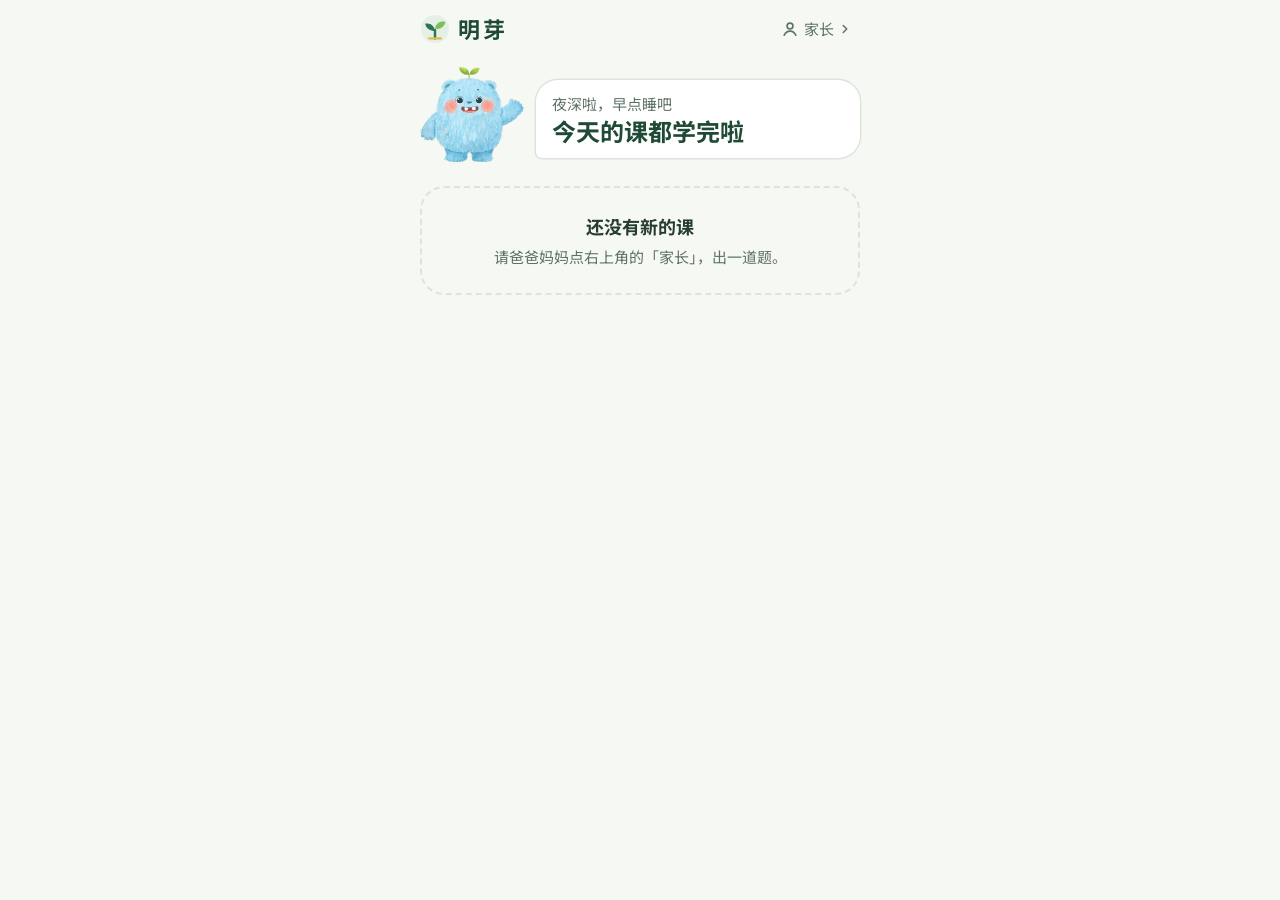
==== commit db9467d7: "孩子打开先看到「我的课」，家长的出题、批改收进「家长」；出完题有「准备好了」页；AI 配音提示改成讲解开始时显示几秒 Co-Authored-By: Claude Opus 5.5 <noreply@" ====
--- a/index.html
+++ b/index.html
@@ -11,8 +11,8 @@
 <link rel="icon" href="./favicon.svg" type="image/svg+xml">
 <link rel="apple-touch-icon" href="./icon-180.png">
 <link rel="preload" href="./fonts/noto500.woff2" as="font" type="font/woff2" crossorigin>
-  <script type="module" crossorigin src="./assets/index-CTB4vBkU.js"></script>
-  <link rel="stylesheet" crossorigin href="./assets/index-BcGynj4q.css">
+  <script type="module" crossorigin src="./assets/index-COiVLu54.js"></script>
+  <link rel="stylesheet" crossorigin href="./assets/index-39zyevKM.css">
 </head>
 <body>
 <div id="root"></div>
--- a/assets/index-39zyevKM.css
+++ b/assets/index-39zyevKM.css
@@ -0,0 +1,2 @@
+/*! tailwindcss v4.3.5 | MIT License | https://tailwindcss.com */
+@layer properties{@supports (((-webkit-hyphens:none)) and (not (margin-trim:block))) or ((-moz-orient:inline) and (not (color:rgb(from red r g b)))){*,:before,:after,::backdrop{--tw-translate-x:0;--tw-translate-y:0;--tw-translate-z:0;--tw-rotate-x:initial;--tw-rotate-y:initial;--tw-rotate-z:initial;--tw-skew-x:initial;--tw-skew-y:initial;--tw-space-y-reverse:0;--tw-border-style:solid;--tw-leading:initial;--tw-font-weight:initial;--tw-tracking:initial;--tw-shadow:0 0 #0000;--tw-shadow-color:initial;--tw-shadow-alpha:100%;--tw-inset-shadow:0 0 #0000;--tw-inset-shadow-color:initial;--tw-inset-shadow-alpha:100%;--tw-ring-color:initial;--tw-ring-shadow:0 0 #0000;--tw-inset-ring-color:initial;--tw-inset-ring-shadow:0 0 #0000;--tw-ring-inset:initial;--tw-ring-offset-width:0px;--tw-ring-offset-color:#fff;--tw-ring-offset-shadow:0 0 #0000;--tw-duration:initial;--tw-ease:initial}}}@layer theme{:root,:host{--font-sans:"Noto", "PingFang SC", "Microsoft YaHei", sans-serif;--font-mono:ui-monospace, SFMono-Regular, Menlo, Monaco, Consolas, "Liberation Mono", "Courier New", monospace;--color-black:#000;--color-white:#fff;--spacing:.25rem;--text-xs:.75rem;--text-xs--line-height:calc(1 / .75);--text-sm:.875rem;--text-sm--line-height:calc(1.25 / .875);--text-base:1rem;--text-base--line-height:calc(1.5 / 1);--text-lg:1.125rem;--text-lg--line-height:calc(1.75 / 1.125);--text-xl:1.25rem;--text-xl--line-height:calc(1.75 / 1.25);--text-2xl:1.5rem;--text-2xl--line-height:calc(2 / 1.5);--font-weight-normal:400;--font-weight-medium:500;--font-weight-bold:700;--tracking-tighter:-.05em;--leading-tight:1.25;--leading-snug:1.375;--leading-normal:1.5;--leading-relaxed:1.625;--radius-md:.375rem;--radius-lg:.5rem;--radius-xl:.75rem;--radius-2xl:1rem;--ease-out:cubic-bezier(0, 0, .2, 1);--animate-pulse:pulse 2s cubic-bezier(.4, 0, .6, 1) infinite;--default-transition-duration:.15s;--default-transition-timing-function:cubic-bezier(.4, 0, .2, 1);--default-font-family:var(--font-sans);--default-mono-font-family:var(--font-mono);--color-page:#f6f8f3;--color-brand:#2f7456;--color-brand-d:#24604a;--color-mist:#e4f0e6;--color-sun:#f4d78d;--color-sun-soft:#fbf0cc;--color-coral:#c9745d;--color-coral-soft:#fbf1ec;--color-ink:#263d30;--color-ink-2:#5e7266;--color-line:#dce5dc;--color-pencil:#3f4650;--font-hand:"Hand", "Noto", cursive}}@layer base{*,:after,:before,::backdrop{box-sizing:border-box;border:0 solid;margin:0;padding:0}::file-selector-button{box-sizing:border-box;border:0 solid;margin:0;padding:0}html,:host{-webkit-text-size-adjust:100%;tab-size:4;line-height:1.5;font-family:var(--default-font-family,-apple-system, BlinkMacSystemFont, "Segoe UI", Roboto, "Helvetica Neue", "Noto Sans", Arial, sans-serif, "Apple Color Emoji", "Segoe UI Emoji", "Segoe UI Symbol", "Noto Color Emoji");font-feature-settings:var(--default-font-feature-settings,normal);font-variation-settings:var(--default-font-variation-settings,normal);-webkit-tap-highlight-color:transparent}hr{height:0;color:inherit;border-top-width:1px}abbr:where([title]){-webkit-text-decoration:underline dotted;text-decoration:underline dotted}h1,h2,h3,h4,h5,h6{font-size:inherit;font-weight:inherit}a{color:inherit;-webkit-text-decoration:inherit;-webkit-text-decoration:inherit;-webkit-text-decoration:inherit;-webkit-text-decoration:inherit;text-decoration:inherit}b,strong{font-weight:bolder}code,kbd,samp,pre{font-family:var(--default-mono-font-family,ui-monospace, SFMono-Regular, Menlo, Monaco, Consolas, "Liberation Mono", "Courier New", monospace);font-feature-settings:var(--default-mono-font-feature-settings,normal);font-variation-settings:var(--default-mono-font-variation-settings,normal);font-size:1em}small{font-size:80%}sub,sup{vertical-align:baseline;font-size:75%;line-height:0;position:relative}sub{bottom:-.25em}sup{top:-.5em}table{text-indent:0;border-color:inherit;border-collapse:collapse}:-moz-focusring:where(:not(iframe)){outline:auto}progress{vertical-align:baseline}summary{display:list-item}ol,ul,menu{list-style:none}img,svg,video,canvas,audio,iframe,embed,object{vertical-align:middle;display:block}img,video{max-width:100%;height:auto}button,input,select,optgroup,textarea{font:inherit;font-feature-settings:inherit;font-variation-settings:inherit;letter-spacing:inherit;color:inherit;opacity:1;background-color:#0000;border-radius:0}::file-selector-button{font:inherit;font-feature-settings:inherit;font-variation-settings:inherit;letter-spacing:inherit;color:inherit;opacity:1;background-color:#0000;border-radius:0}:where(select:is([multiple],[size])) optgroup{font-weight:bolder}:where(select:is([multiple],[size])) optgroup option{padding-inline-start:20px}::file-selector-button{margin-inline-end:4px}::placeholder{opacity:1}@supports (not ((-webkit-appearance:-apple-pay-button))) or (contain-intrinsic-size:1px){::placeholder{color:currentColor}@supports (color:color-mix(in lab, red, red)){::placeholder{color:color-mix(in oklab, currentcolor 50%, transparent)}}}textarea{resize:vertical}::-webkit-search-decoration{-webkit-appearance:none}::-webkit-date-and-time-value{min-height:1lh;text-align:inherit}::-webkit-datetime-edit{display:inline-flex}::-webkit-datetime-edit-fields-wrapper{padding:0}::-webkit-datetime-edit{padding-block:0}::-webkit-datetime-edit-year-field{padding-block:0}::-webkit-datetime-edit-month-field{padding-block:0}::-webkit-datetime-edit-day-field{padding-block:0}::-webkit-datetime-edit-hour-field{padding-block:0}::-webkit-datetime-edit-minute-field{padding-block:0}::-webkit-datetime-edit-second-field{padding-block:0}::-webkit-datetime-edit-millisecond-field{padding-block:0}::-webkit-datetime-edit-meridiem-field{padding-block:0}::-webkit-calendar-picker-indicator{line-height:1}:-moz-ui-invalid{box-shadow:none}button,input:where([type=button],[type=reset],[type=submit]){appearance:button}::file-selector-button{appearance:button}::-webkit-inner-spin-button{height:auto}::-webkit-outer-spin-button{height:auto}[hidden]:where(:not([hidden=until-found])){display:none!important}html{-webkit-tap-highlight-color:transparent;-webkit-text-size-adjust:100%}body{background:var(--color-page);color:var(--color-ink);font-family:var(--font-sans);margin:0;line-height:1.6}button,a,[role=button]{touch-action:manipulation;-webkit-user-select:none;user-select:none;-webkit-touch-callout:none}button{font:inherit;color:inherit;cursor:pointer}:focus-visible{outline:3px solid var(--color-brand);outline-offset:2px;border-radius:6px}h1,h2{text-wrap:balance}@media (prefers-reduced-motion:reduce){*,:before,:after{transition-duration:1ms!important;animation-duration:1ms!important}}}@layer components{.scene svg{max-height:min(300px,36dvh);margin:0 auto;display:block}@media (height<=640px){.scene svg{max-height:30dvh}.bubble{padding-top:6px!important;padding-bottom:6px!important;font-size:15px!important}.opt{height:46px!important;font-size:24px!important}.tools-bar{padding-top:4px!important;padding-bottom:calc(env(safe-area-inset-bottom,0px) + 6px)!important}}.btn-primary{background:var(--color-brand);color:#fff;box-shadow:0 4px 0 var(--color-brand-d);transition:transform .1s ease-out,box-shadow .1s ease-out}.btn-primary:active:not(:disabled){box-shadow:0 1px 0 var(--color-brand-d);transform:translateY(3px)}.btn-primary:disabled{opacity:.4;box-shadow:none}.press{transition:transform .1s ease-out}.press:active:not(:disabled){transform:scale(.97)}.opt{border:2px solid var(--color-line);background:#fff;border-bottom-width:4px;border-radius:16px;transition:transform .1s ease-out,border-color .12s,background .12s}.opt:active:not(:disabled){border-bottom-width:2px;transform:translateY(2px)}@keyframes your-turn{0%,to{transform:translateY(0)}30%{transform:translateY(-5px)}60%{transform:translateY(0)}80%{transform:translateY(-2px)}}.your-turn>*{animation:.9s ease-out 2 both your-turn}.your-turn>:nth-child(2){animation-delay:90ms}.your-turn>:nth-child(3){animation-delay:.18s}.your-turn>:nth-child(4){animation-delay:.27s}@keyframes ai-note{0%{opacity:0}8%,85%{opacity:1}to{opacity:0}}.ai-note{animation:5s ease-out both ai-note}@keyframes start-here{0%,to{transform:scale(1)}40%{transform:scale(1.12)}}.your-turn-one{animation:1s ease-in-out .6s 2 both start-here}.turn-cue{color:var(--color-brand);justify-content:center;align-items:center;gap:6px;font-size:16px;font-weight:700;display:flex}@media (hover:hover) and (pointer:fine){.opt:hover:not(:disabled){border-color:#9dbfaa}.btn-primary:hover:not(:disabled){filter:brightness(1.06)}}}@layer utilities{.pointer-events-none{pointer-events:none}.invisible{visibility:hidden}.absolute{position:absolute}.fixed{position:fixed}.relative{position:relative}.static{position:static}.inset-0{inset:0}.inset-x-0{inset-inline:0}.inset-x-5{inset-inline:calc(var(--spacing) * 5)}.top-0{top:0}.top-2\.5{top:calc(var(--spacing) * 2.5)}.top-3{top:calc(var(--spacing) * 3)}.-right-1{right:calc(var(--spacing) * -1)}.right-2\.5{right:calc(var(--spacing) * 2.5)}.right-4{right:calc(var(--spacing) * 4)}.-bottom-1{bottom:calc(var(--spacing) * -1)}.bottom-0{bottom:0}.bottom-\[128px\]{bottom:128px}.left-2\.5{left:calc(var(--spacing) * 2.5)}.left-4{left:calc(var(--spacing) * 4)}.z-10{z-index:10}.z-20{z-index:20}.z-30{z-index:30}.z-40{z-index:40}.col-span-2{grid-column:span 2/span 2}.col-start-2{grid-column-start:2}.-mx-3{margin-inline:calc(var(--spacing) * -3)}.-mx-5{margin-inline:calc(var(--spacing) * -5)}.mx-4{margin-inline:calc(var(--spacing) * 4)}.mx-5{margin-inline:calc(var(--spacing) * 5)}.mx-auto{margin-inline:auto}.-my-3{margin-block:calc(var(--spacing) * -3)}.-mt-5{margin-top:calc(var(--spacing) * -5)}.-mt-14{margin-top:calc(var(--spacing) * -14)}.mt-0\.5{margin-top:calc(var(--spacing) * .5)}.mt-1{margin-top:var(--spacing)}.mt-1\.5{margin-top:calc(var(--spacing) * 1.5)}.mt-2{margin-top:calc(var(--spacing) * 2)}.mt-2\.5{margin-top:calc(var(--spacing) * 2.5)}.mt-3{margin-top:calc(var(--spacing) * 3)}.mt-3\.5{margin-top:calc(var(--spacing) * 3.5)}.mt-4{margin-top:calc(var(--spacing) * 4)}.mt-5{margin-top:calc(var(--spacing) * 5)}.mt-6{margin-top:calc(var(--spacing) * 6)}.mt-7{margin-top:calc(var(--spacing) * 7)}.mt-auto{margin-top:auto}.-mr-1{margin-right:calc(var(--spacing) * -1)}.mr-auto{margin-right:auto}.mb-0\.5{margin-bottom:calc(var(--spacing) * .5)}.mb-2{margin-bottom:calc(var(--spacing) * 2)}.mb-3{margin-bottom:calc(var(--spacing) * 3)}.mb-3\.5{margin-bottom:calc(var(--spacing) * 3.5)}.-ml-2{margin-left:calc(var(--spacing) * -2)}.ml-1{margin-left:var(--spacing)}.ml-auto{margin-left:auto}.block{display:block}.contents{display:contents}.flex{display:flex}.grid{display:grid}.inline-block{display:inline-block}.table{display:table}.aspect-\[4\/3\]{aspect-ratio:4/3}.size-6{width:calc(var(--spacing) * 6);height:calc(var(--spacing) * 6)}.size-8{width:calc(var(--spacing) * 8);height:calc(var(--spacing) * 8)}.size-11{width:calc(var(--spacing) * 11);height:calc(var(--spacing) * 11)}.size-12{width:calc(var(--spacing) * 12);height:calc(var(--spacing) * 12)}.size-14{width:calc(var(--spacing) * 14);height:calc(var(--spacing) * 14)}.size-16{width:calc(var(--spacing) * 16);height:calc(var(--spacing) * 16)}.size-20{width:calc(var(--spacing) * 20);height:calc(var(--spacing) * 20)}.size-36{width:calc(var(--spacing) * 36);height:calc(var(--spacing) * 36)}.size-\[50px\]{width:50px;height:50px}.size-\[58px\]{width:58px;height:58px}.size-\[76px\]{width:76px;height:76px}.size-\[84px\]{width:84px;height:84px}.size-\[104px\]{width:104px;height:104px}.h-2{height:calc(var(--spacing) * 2)}.h-9{height:calc(var(--spacing) * 9)}.h-10{height:calc(var(--spacing) * 10)}.h-11{height:calc(var(--spacing) * 11)}.h-12{height:calc(var(--spacing) * 12)}.h-14{height:calc(var(--spacing) * 14)}.h-32{height:calc(var(--spacing) * 32)}.h-\[5px\]{height:5px}.h-\[46px\]{height:46px}.h-\[52px\]{height:52px}.h-\[54px\]{height:54px}.h-\[56px\]{height:56px}.h-\[58px\]{height:58px}.h-\[60px\]{height:60px}.max-h-48{max-height:calc(var(--spacing) * 48)}.max-h-\[62dvh\]{max-height:62dvh}.max-h-\[90dvh\]{max-height:90dvh}.min-h-11{min-height:calc(var(--spacing) * 11)}.min-h-14{min-height:calc(var(--spacing) * 14)}.min-h-16{min-height:calc(var(--spacing) * 16)}.min-h-\[52px\]{min-height:52px}.min-h-\[56px\]{min-height:56px}.min-h-\[58px\]{min-height:58px}.min-h-\[60px\]{min-height:60px}.min-h-dvh{min-height:100dvh}.w-10{width:calc(var(--spacing) * 10)}.w-11{width:calc(var(--spacing) * 11)}.w-12{width:calc(var(--spacing) * 12)}.w-14{width:calc(var(--spacing) * 14)}.w-16{width:calc(var(--spacing) * 16)}.w-20{width:calc(var(--spacing) * 20)}.w-\[calc\(100\%-40px\)\]{width:calc(100% - 40px)}.w-full{width:100%}.max-w-\[270px\]{max-width:270px}.max-w-\[480px\]{max-width:480px}.min-w-14{min-width:calc(var(--spacing) * 14)}.flex-1{flex:1}.flex-none{flex:none}.shrink-0{flex-shrink:0}.origin-top{transform-origin:top}.translate-y-12{--tw-translate-y:calc(var(--spacing) * 12);translate:var(--tw-translate-x) var(--tw-translate-y)}.scale-\[\.6\]{scale:.6}.rotate-90{rotate:90deg}.rotate-180{rotate:180deg}.transform{transform:var(--tw-rotate-x, ) var(--tw-rotate-y, ) var(--tw-rotate-z, ) var(--tw-skew-x, ) var(--tw-skew-y, )}.animate-\[greet_\.5s_ease-out_both\]{animation:.5s ease-out both greet}.animate-\[sheet_\.22s_ease-out\]{animation:.22s ease-out sheet}.animate-\[sheet_\.25s_ease-out\]{animation:.25s ease-out sheet}.animate-pulse{animation:var(--animate-pulse)}.grid-cols-2{grid-template-columns:repeat(2,minmax(0,1fr))}.grid-cols-3{grid-template-columns:repeat(3,minmax(0,1fr))}.grid-cols-4{grid-template-columns:repeat(4,minmax(0,1fr))}.grid-cols-\[28px_1fr_auto\]{grid-template-columns:28px 1fr auto}.flex-col{flex-direction:column}.flex-wrap{flex-wrap:wrap}.place-items-center{place-items:center}.items-baseline{align-items:baseline}.items-center{align-items:center}.items-end{align-items:flex-end}.items-start{align-items:flex-start}.justify-around{justify-content:space-around}.justify-between{justify-content:space-between}.justify-center{justify-content:center}.justify-end{justify-content:flex-end}.gap-0\.5{gap:calc(var(--spacing) * .5)}.gap-1{gap:var(--spacing)}.gap-1\.5{gap:calc(var(--spacing) * 1.5)}.gap-2{gap:calc(var(--spacing) * 2)}.gap-2\.5{gap:calc(var(--spacing) * 2.5)}.gap-3{gap:calc(var(--spacing) * 3)}.gap-3\.5{gap:calc(var(--spacing) * 3.5)}:where(.space-y-2\.5>:not(:last-child)){--tw-space-y-reverse:0;margin-block-start:calc(calc(var(--spacing) * 2.5) * var(--tw-space-y-reverse));margin-block-end:calc(calc(var(--spacing) * 2.5) * calc(1 - var(--tw-space-y-reverse)))}:where(.space-y-3>:not(:last-child)){--tw-space-y-reverse:0;margin-block-start:calc(calc(var(--spacing) * 3) * var(--tw-space-y-reverse));margin-block-end:calc(calc(var(--spacing) * 3) * calc(1 - var(--tw-space-y-reverse)))}.gap-x-2\.5{column-gap:calc(var(--spacing) * 2.5)}.overflow-hidden{overflow:hidden}.overflow-y-auto{overflow-y:auto}.overscroll-contain{overscroll-behavior:contain}.rounded-2xl{border-radius:var(--radius-2xl)}.rounded-\[4px_18px_18px_18px\]{border-radius:4px 18px 18px}.rounded-\[18px\]{border-radius:18px}.rounded-\[20px\]{border-radius:20px}.rounded-\[22px\]{border-radius:22px}.rounded-\[22px_22px_22px_6px\]{border-radius:22px 22px 22px 6px}.rounded-\[24px\]{border-radius:24px}.rounded-full{border-radius:2147483647px}.rounded-lg{border-radius:var(--radius-lg)}.rounded-md{border-radius:var(--radius-md)}.rounded-xl{border-radius:var(--radius-xl)}.rounded-t-\[22px\]{border-top-left-radius:22px;border-top-right-radius:22px}.border{border-style:var(--tw-border-style);border-width:1px}.border-2{border-style:var(--tw-border-style);border-width:2px}.border-4{border-style:var(--tw-border-style);border-width:4px}.border-\[1\.5px\]{border-style:var(--tw-border-style);border-width:1.5px}.border-\[2\.4px\]{border-style:var(--tw-border-style);border-width:2.4px}.border-t{border-top-style:var(--tw-border-style);border-top-width:1px}.border-l-\[5px\]{border-left-style:var(--tw-border-style);border-left-width:5px}.border-dashed{--tw-border-style:dashed;border-style:dashed}.\!border-brand{border-color:var(--color-brand)!important}.border-\[\#E9C766\]{border-color:#e9c766}.border-brand{border-color:var(--color-brand)}.border-coral{border-color:var(--color-coral)}.border-line{border-color:var(--color-line)}.border-page{border-color:var(--color-page)}.border-sun{border-color:var(--color-sun)}.border-transparent{border-color:#0000}.border-white\/90{border-color:#ffffffe6}@supports (color:color-mix(in lab, red, red)){.border-white\/90{border-color:color-mix(in oklab, var(--color-white) 90%, transparent)}}.bg-\[\#2A2F2C\]{background-color:#2a2f2c}.bg-\[\#9DC7AE\]{background-color:#9dc7ae}.bg-\[\#DDEFE2\]{background-color:#ddefe2}.bg-\[\#E9B949\]{background-color:#e9b949}.bg-\[\#F3F8F4\]{background-color:#f3f8f4}.bg-\[\#FFF8E6\]{background-color:#fff8e6}.bg-black\/35{background-color:#00000059}@supports (color:color-mix(in lab, red, red)){.bg-black\/35{background-color:color-mix(in oklab, var(--color-black) 35%, transparent)}}.bg-brand{background-color:var(--color-brand)}.bg-coral-soft{background-color:var(--color-coral-soft)}.bg-ink\/35{background-color:#263d3059}@supports (color:color-mix(in lab, red, red)){.bg-ink\/35{background-color:color-mix(in oklab, var(--color-ink) 35%, transparent)}}.bg-line{background-color:var(--color-line)}.bg-mist{background-color:var(--color-mist)}.bg-page{background-color:var(--color-page)}.bg-sun{background-color:var(--color-sun)}.bg-sun-soft{background-color:var(--color-sun-soft)}.bg-sun\/95{background-color:#f4d78df2}@supports (color:color-mix(in lab, red, red)){.bg-sun\/95{background-color:color-mix(in oklab, var(--color-sun) 95%, transparent)}}.bg-white{background-color:var(--color-white)}.bg-white\/90{background-color:#ffffffe6}@supports (color:color-mix(in lab, red, red)){.bg-white\/90{background-color:color-mix(in oklab, var(--color-white) 90%, transparent)}}.bg-\[linear-gradient\(transparent_80\%\,\#F4D78D_80\%\,\#F4D78D_94\%\,transparent_94\%\)\]{background-image:linear-gradient(#0000 80%,#f4d78d 80% 94%,#0000 94%)}.object-contain{object-fit:contain}.object-cover{object-fit:cover}.object-bottom{object-position:bottom}.p-3\.5{padding:calc(var(--spacing) * 3.5)}.p-4{padding:calc(var(--spacing) * 4)}.p-6{padding:calc(var(--spacing) * 6)}.px-1\.5{padding-inline:calc(var(--spacing) * 1.5)}.px-2{padding-inline:calc(var(--spacing) * 2)}.px-2\.5{padding-inline:calc(var(--spacing) * 2.5)}.px-3{padding-inline:calc(var(--spacing) * 3)}.px-3\.5{padding-inline:calc(var(--spacing) * 3.5)}.px-4{padding-inline:calc(var(--spacing) * 4)}.px-5{padding-inline:calc(var(--spacing) * 5)}.px-\[18px\]{padding-inline:18px}.py-0\.5{padding-block:calc(var(--spacing) * .5)}.py-1{padding-block:var(--spacing)}.py-1\.5{padding-block:calc(var(--spacing) * 1.5)}.py-2{padding-block:calc(var(--spacing) * 2)}.py-2\.5{padding-block:calc(var(--spacing) * 2.5)}.py-3{padding-block:calc(var(--spacing) * 3)}.py-3\.5{padding-block:calc(var(--spacing) * 3.5)}.py-4{padding-block:calc(var(--spacing) * 4)}.py-6{padding-block:calc(var(--spacing) * 6)}.pt-1{padding-top:var(--spacing)}.pt-2{padding-top:calc(var(--spacing) * 2)}.pt-2\.5{padding-top:calc(var(--spacing) * 2.5)}.pt-3{padding-top:calc(var(--spacing) * 3)}.pt-4{padding-top:calc(var(--spacing) * 4)}.pt-6{padding-top:calc(var(--spacing) * 6)}.pt-10{padding-top:calc(var(--spacing) * 10)}.pr-2{padding-right:calc(var(--spacing) * 2)}.pr-2\.5{padding-right:calc(var(--spacing) * 2.5)}.pr-4{padding-right:calc(var(--spacing) * 4)}.pb-1{padding-bottom:var(--spacing)}.pb-\[calc\(env\(safe-area-inset-bottom\,0px\)\+12px\)\]{padding-bottom:calc(env(safe-area-inset-bottom,0px) + 12px)}.pb-\[calc\(env\(safe-area-inset-bottom\,0px\)\+20px\)\]{padding-bottom:calc(env(safe-area-inset-bottom,0px) + 20px)}.pb-\[calc\(env\(safe-area-inset-bottom\,0px\)\+22px\)\]{padding-bottom:calc(env(safe-area-inset-bottom,0px) + 22px)}.pb-\[calc\(env\(safe-area-inset-bottom\,0px\)\+24px\)\]{padding-bottom:calc(env(safe-area-inset-bottom,0px) + 24px)}.pb-\[calc\(env\(safe-area-inset-bottom\,0px\)\+28px\)\]{padding-bottom:calc(env(safe-area-inset-bottom,0px) + 28px)}.pb-\[calc\(env\(safe-area-inset-bottom\,0px\)\+96px\)\]{padding-bottom:calc(env(safe-area-inset-bottom,0px) + 96px)}.pl-2{padding-left:calc(var(--spacing) * 2)}.pl-3{padding-left:calc(var(--spacing) * 3)}.pl-5{padding-left:calc(var(--spacing) * 5)}.text-center{text-align:center}.text-left{text-align:left}.font-hand{font-family:var(--font-hand)}.text-2xl{font-size:var(--text-2xl);line-height:var(--tw-leading,var(--text-2xl--line-height))}.text-base{font-size:var(--text-base);line-height:var(--tw-leading,var(--text-base--line-height))}.text-lg{font-size:var(--text-lg);line-height:var(--tw-leading,var(--text-lg--line-height))}.text-sm{font-size:var(--text-sm);line-height:var(--tw-leading,var(--text-sm--line-height))}.text-xl{font-size:var(--text-xl);line-height:var(--tw-leading,var(--text-xl--line-height))}.text-xs{font-size:var(--text-xs);line-height:var(--tw-leading,var(--text-xs--line-height))}.text-\[11px\]{font-size:11px}.text-\[12px\]{font-size:12px}.text-\[13px\]{font-size:13px}.text-\[14px\]{font-size:14px}.text-\[15px\]{font-size:15px}.text-\[16px\]{font-size:16px}.text-\[17px\]{font-size:17px}.text-\[18px\]{font-size:18px}.text-\[19px\]{font-size:19px}.text-\[20px\]{font-size:20px}.text-\[21px\]{font-size:21px}.text-\[22px\]{font-size:22px}.text-\[24px\]{font-size:24px}.text-\[26px\]{font-size:26px}.text-\[27px\]{font-size:27px}.text-\[28px\]{font-size:28px}.text-\[34px\]{font-size:34px}.text-\[40px\]{font-size:40px}.leading-5{--tw-leading:calc(var(--spacing) * 5);line-height:calc(var(--spacing) * 5)}.leading-none{--tw-leading:1;line-height:1}.leading-normal{--tw-leading:var(--leading-normal);line-height:var(--leading-normal)}.leading-relaxed{--tw-leading:var(--leading-relaxed);line-height:var(--leading-relaxed)}.leading-snug{--tw-leading:var(--leading-snug);line-height:var(--leading-snug)}.leading-tight{--tw-leading:var(--leading-tight);line-height:var(--leading-tight)}.font-bold{--tw-font-weight:var(--font-weight-bold);font-weight:var(--font-weight-bold)}.font-medium{--tw-font-weight:var(--font-weight-medium);font-weight:var(--font-weight-medium)}.font-normal{--tw-font-weight:var(--font-weight-normal);font-weight:var(--font-weight-normal)}.tracking-\[\.12em\]{--tw-tracking:.12em;letter-spacing:.12em}.tracking-tighter{--tw-tracking:var(--tracking-tighter);letter-spacing:var(--tracking-tighter)}.\[text-wrap\:pretty\]{text-wrap:pretty}.whitespace-nowrap{white-space:nowrap}.text-\[\#1F4A35\]{color:#1f4a35}.text-\[\#3E8A62\]{color:#3e8a62}.text-\[\#5B4512\]{color:#5b4512}.text-\[\#6B5112\]{color:#6b5112}.text-\[\#7A5A12\]{color:#7a5a12}.text-\[\#8A6A18\]{color:#8a6a18}.text-\[\#9DBFAA\]{color:#9dbfaa}.text-brand{color:var(--color-brand)}.text-coral{color:var(--color-coral)}.text-ink{color:var(--color-ink)}.text-ink-2{color:var(--color-ink-2)}.text-pencil{color:var(--color-pencil)}.text-white{color:var(--color-white)}.underline{text-decoration-line:underline}.underline-offset-4{text-underline-offset:4px}.accent-\[\#2F7456\]{accent-color:#2f7456}.opacity-35{opacity:.35}.shadow-\[0_-8px_30px_rgba\(38\,61\,48\,\.12\)\]{--tw-shadow:0 -8px 30px var(--tw-shadow-color,#263d301f);box-shadow:var(--tw-inset-shadow), var(--tw-inset-ring-shadow), var(--tw-ring-offset-shadow), var(--tw-ring-shadow), var(--tw-shadow)}.shadow-\[0_0_0_1\.5px_\#DCE5DC\]{--tw-shadow:0 0 0 1.5px var(--tw-shadow-color,#dce5dc);box-shadow:var(--tw-inset-shadow), var(--tw-inset-ring-shadow), var(--tw-ring-offset-shadow), var(--tw-ring-shadow), var(--tw-shadow)}.shadow-\[0_0_0_1px_\#DCE5DC\]{--tw-shadow:0 0 0 1px var(--tw-shadow-color,#dce5dc);box-shadow:var(--tw-inset-shadow), var(--tw-inset-ring-shadow), var(--tw-ring-offset-shadow), var(--tw-ring-shadow), var(--tw-shadow)}.shadow-\[0_0_0_2px_\#9DC7AE\,0_5px_0_\#9DC7AE\]{--tw-shadow:0 0 0 2px var(--tw-shadow-color,#9dc7ae), 0 5px 0 var(--tw-shadow-color,#9dc7ae);box-shadow:var(--tw-inset-shadow), var(--tw-inset-ring-shadow), var(--tw-ring-offset-shadow), var(--tw-ring-shadow), var(--tw-shadow)}.shadow-\[0_0_0_2px_\#E9C766\,0_5px_0_\#E9C766\]{--tw-shadow:0 0 0 2px var(--tw-shadow-color,#e9c766), 0 5px 0 var(--tw-shadow-color,#e9c766);box-shadow:var(--tw-inset-shadow), var(--tw-inset-ring-shadow), var(--tw-ring-offset-shadow), var(--tw-ring-shadow), var(--tw-shadow)}.shadow-\[0_1px_0_\#DCE5DC\]{--tw-shadow:0 1px 0 var(--tw-shadow-color,#dce5dc);box-shadow:var(--tw-inset-shadow), var(--tw-inset-ring-shadow), var(--tw-ring-offset-shadow), var(--tw-ring-shadow), var(--tw-shadow)}.shadow-\[0_4px_0_\#1F4A35\]{--tw-shadow:0 4px 0 var(--tw-shadow-color,#1f4a35);box-shadow:var(--tw-inset-shadow), var(--tw-inset-ring-shadow), var(--tw-ring-offset-shadow), var(--tw-ring-shadow), var(--tw-shadow)}.shadow-\[0_4px_0_\#B98A1E\]{--tw-shadow:0 4px 0 var(--tw-shadow-color,#b98a1e);box-shadow:var(--tw-inset-shadow), var(--tw-inset-ring-shadow), var(--tw-ring-offset-shadow), var(--tw-ring-shadow), var(--tw-shadow)}.transition{transition-property:color,background-color,border-color,outline-color,text-decoration-color,fill,stroke,--tw-gradient-from,--tw-gradient-via,--tw-gradient-to,opacity,box-shadow,transform,translate,scale,rotate,filter,-webkit-backdrop-filter,backdrop-filter,display,content-visibility,overlay,pointer-events;transition-timing-function:var(--tw-ease,var(--default-transition-timing-function));transition-duration:var(--tw-duration,var(--default-transition-duration))}.transition-transform{transition-property:transform,translate,scale,rotate;transition-timing-function:var(--tw-ease,var(--default-transition-timing-function));transition-duration:var(--tw-duration,var(--default-transition-duration))}.duration-300{--tw-duration:.3s;transition-duration:.3s}.ease-out{--tw-ease:var(--ease-out);transition-timing-function:var(--ease-out)}.first\:border-0:first-child,.first-of-type\:border-0:first-of-type{border-style:var(--tw-border-style);border-width:0}.focus\:border-brand:focus{border-color:var(--color-brand)}.disabled\:opacity-35:disabled{opacity:.35}@media (width>=360px){.min-\[360px\]\:text-\[30px\]{font-size:30px}}}@font-face{font-family:Noto;font-weight:400;font-display:swap;src:url(../fonts/noto400.woff2)format("woff2")}@font-face{font-family:Noto;font-weight:500;font-display:swap;src:url(../fonts/noto500.woff2)format("woff2")}@font-face{font-family:Noto;font-weight:700;font-display:swap;src:url(../fonts/noto700.woff2)format("woff2")}@font-face{font-family:Hand;font-display:swap;src:url(../fonts/hand.woff)format("woff")}@property --tw-translate-x{syntax:"*";inherits:false;initial-value:0}@property --tw-translate-y{syntax:"*";inherits:false;initial-value:0}@property --tw-translate-z{syntax:"*";inherits:false;initial-value:0}@property --tw-rotate-x{syntax:"*";inherits:false}@property --tw-rotate-y{syntax:"*";inherits:false}@property --tw-rotate-z{syntax:"*";inherits:false}@property --tw-skew-x{syntax:"*";inherits:false}@property --tw-skew-y{syntax:"*";inherits:false}@property --tw-space-y-reverse{syntax:"*";inherits:false;initial-value:0}@property --tw-border-style{syntax:"*";inherits:false;initial-value:solid}@property --tw-leading{syntax:"*";inherits:false}@property --tw-font-weight{syntax:"*";inherits:false}@property --tw-tracking{syntax:"*";inherits:false}@property --tw-shadow{syntax:"*";inherits:false;initial-value:0 0 #0000}@property --tw-shadow-color{syntax:"*";inherits:false}@property --tw-shadow-alpha{syntax:"<percentage>";inherits:false;initial-value:100%}@property --tw-inset-shadow{syntax:"*";inherits:false;initial-value:0 0 #0000}@property --tw-inset-shadow-color{syntax:"*";inherits:false}@property --tw-inset-shadow-alpha{syntax:"<percentage>";inherits:false;initial-value:100%}@property --tw-ring-color{syntax:"*";inherits:false}@property --tw-ring-shadow{syntax:"*";inherits:false;initial-value:0 0 #0000}@property --tw-inset-ring-color{syntax:"*";inherits:false}@property --tw-inset-ring-shadow{syntax:"*";inherits:false;initial-value:0 0 #0000}@property --tw-ring-inset{syntax:"*";inherits:false}@property --tw-ring-offset-width{syntax:"<length>";inherits:false;initial-value:0}@property --tw-ring-offset-color{syntax:"*";inherits:false;initial-value:#fff}@property --tw-ring-offset-shadow{syntax:"*";inherits:false;initial-value:0 0 #0000}@property --tw-duration{syntax:"*";inherits:false}@property --tw-ease{syntax:"*";inherits:false}@keyframes pulse{50%{opacity:.5}}
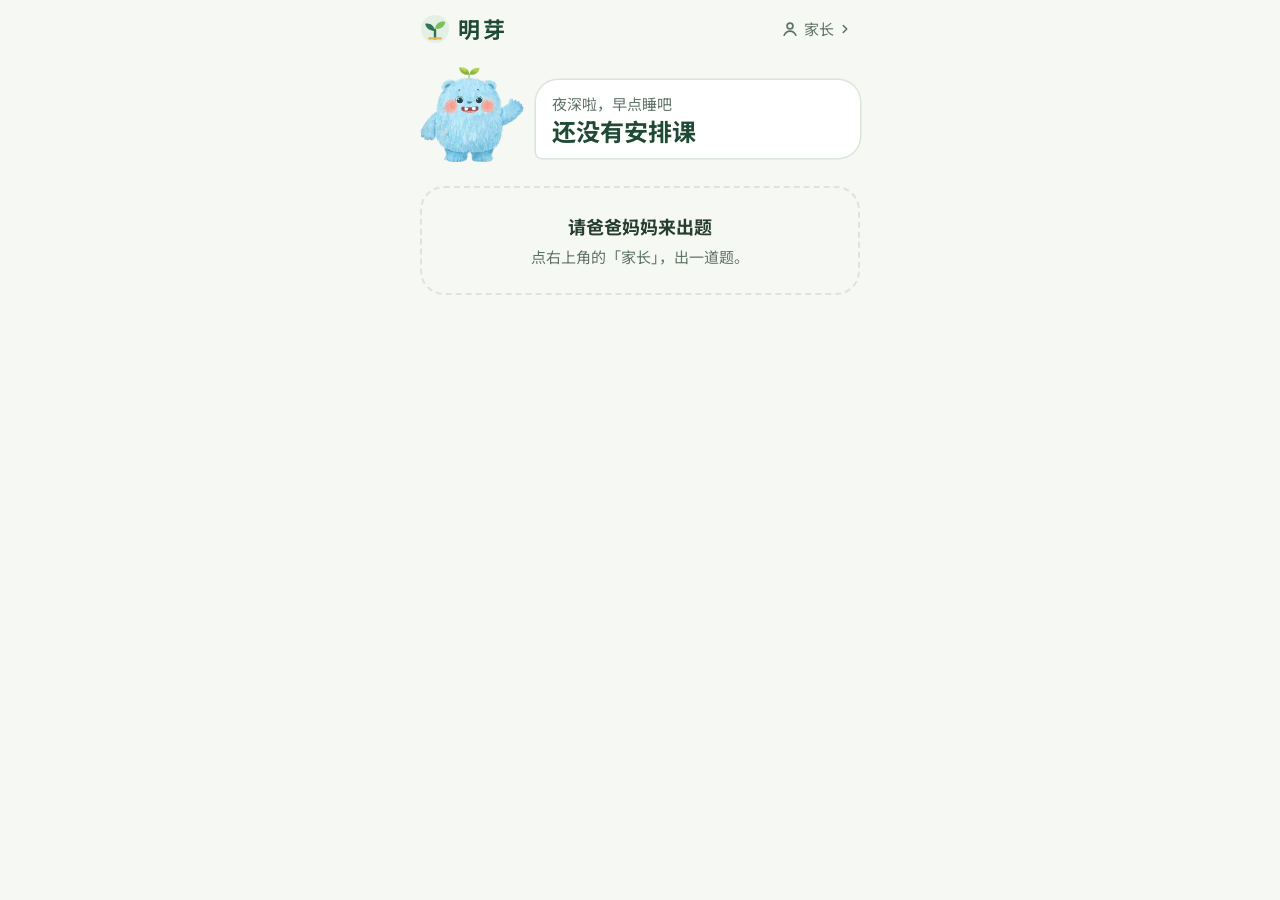
==== commit 06ee9c94: "按体验报告改版：同题合并标来源、退出后接着那一句、余数题一步出题、求助面板一个大按钮、先分完再说结果；答对先说「选的是几，对了」再检查；写对了的题先问家长要不要讲；讲解屏幕不用感叹号；配音读音修正（发" ====
--- a/index.html
+++ b/index.html
@@ -11,8 +11,8 @@
 <link rel="icon" href="./favicon.svg" type="image/svg+xml">
 <link rel="apple-touch-icon" href="./icon-180.png">
 <link rel="preload" href="./fonts/noto500.woff2" as="font" type="font/woff2" crossorigin>
-  <script type="module" crossorigin src="./assets/index-COiVLu54.js"></script>
-  <link rel="stylesheet" crossorigin href="./assets/index-39zyevKM.css">
+  <script type="module" crossorigin src="./assets/index-CHUNicx6.js"></script>
+  <link rel="stylesheet" crossorigin href="./assets/index-BEjXA18U.css">
 </head>
 <body>
 <div id="root"></div>
--- a/assets/index-BEjXA18U.css
+++ b/assets/index-BEjXA18U.css
@@ -0,0 +1,2 @@
+/*! tailwindcss v4.3.5 | MIT License | https://tailwindcss.com */
+@layer properties{@supports (((-webkit-hyphens:none)) and (not (margin-trim:block))) or ((-moz-orient:inline) and (not (color:rgb(from red r g b)))){*,:before,:after,::backdrop{--tw-translate-x:0;--tw-translate-y:0;--tw-translate-z:0;--tw-rotate-x:initial;--tw-rotate-y:initial;--tw-rotate-z:initial;--tw-skew-x:initial;--tw-skew-y:initial;--tw-space-y-reverse:0;--tw-border-style:solid;--tw-leading:initial;--tw-font-weight:initial;--tw-tracking:initial;--tw-shadow:0 0 #0000;--tw-shadow-color:initial;--tw-shadow-alpha:100%;--tw-inset-shadow:0 0 #0000;--tw-inset-shadow-color:initial;--tw-inset-shadow-alpha:100%;--tw-ring-color:initial;--tw-ring-shadow:0 0 #0000;--tw-inset-ring-color:initial;--tw-inset-ring-shadow:0 0 #0000;--tw-ring-inset:initial;--tw-ring-offset-width:0px;--tw-ring-offset-color:#fff;--tw-ring-offset-shadow:0 0 #0000;--tw-duration:initial;--tw-ease:initial}}}@layer theme{:root,:host{--font-sans:"Noto", "PingFang SC", "Microsoft YaHei", sans-serif;--font-mono:ui-monospace, SFMono-Regular, Menlo, Monaco, Consolas, "Liberation Mono", "Courier New", monospace;--color-black:#000;--color-white:#fff;--spacing:.25rem;--text-xs:.75rem;--text-xs--line-height:calc(1 / .75);--text-sm:.875rem;--text-sm--line-height:calc(1.25 / .875);--text-base:1rem;--text-base--line-height:calc(1.5 / 1);--text-lg:1.125rem;--text-lg--line-height:calc(1.75 / 1.125);--text-xl:1.25rem;--text-xl--line-height:calc(1.75 / 1.25);--text-2xl:1.5rem;--text-2xl--line-height:calc(2 / 1.5);--font-weight-normal:400;--font-weight-medium:500;--font-weight-bold:700;--tracking-tighter:-.05em;--leading-tight:1.25;--leading-snug:1.375;--leading-normal:1.5;--leading-relaxed:1.625;--radius-md:.375rem;--radius-lg:.5rem;--radius-xl:.75rem;--radius-2xl:1rem;--ease-out:cubic-bezier(0, 0, .2, 1);--animate-pulse:pulse 2s cubic-bezier(.4, 0, .6, 1) infinite;--default-transition-duration:.15s;--default-transition-timing-function:cubic-bezier(.4, 0, .2, 1);--default-font-family:var(--font-sans);--default-mono-font-family:var(--font-mono);--color-page:#f6f8f3;--color-brand:#2f7456;--color-brand-d:#24604a;--color-mist:#e4f0e6;--color-sun:#f4d78d;--color-sun-soft:#fbf0cc;--color-coral:#c9745d;--color-coral-soft:#fbf1ec;--color-ink:#263d30;--color-ink-2:#5e7266;--color-line:#dce5dc;--color-pencil:#3f4650;--font-hand:"Hand", "Noto", cursive}}@layer base{*,:after,:before,::backdrop{box-sizing:border-box;border:0 solid;margin:0;padding:0}::file-selector-button{box-sizing:border-box;border:0 solid;margin:0;padding:0}html,:host{-webkit-text-size-adjust:100%;tab-size:4;line-height:1.5;font-family:var(--default-font-family,-apple-system, BlinkMacSystemFont, "Segoe UI", Roboto, "Helvetica Neue", "Noto Sans", Arial, sans-serif, "Apple Color Emoji", "Segoe UI Emoji", "Segoe UI Symbol", "Noto Color Emoji");font-feature-settings:var(--default-font-feature-settings,normal);font-variation-settings:var(--default-font-variation-settings,normal);-webkit-tap-highlight-color:transparent}hr{height:0;color:inherit;border-top-width:1px}abbr:where([title]){-webkit-text-decoration:underline dotted;text-decoration:underline dotted}h1,h2,h3,h4,h5,h6{font-size:inherit;font-weight:inherit}a{color:inherit;-webkit-text-decoration:inherit;-webkit-text-decoration:inherit;-webkit-text-decoration:inherit;-webkit-text-decoration:inherit;text-decoration:inherit}b,strong{font-weight:bolder}code,kbd,samp,pre{font-family:var(--default-mono-font-family,ui-monospace, SFMono-Regular, Menlo, Monaco, Consolas, "Liberation Mono", "Courier New", monospace);font-feature-settings:var(--default-mono-font-feature-settings,normal);font-variation-settings:var(--default-mono-font-variation-settings,normal);font-size:1em}small{font-size:80%}sub,sup{vertical-align:baseline;font-size:75%;line-height:0;position:relative}sub{bottom:-.25em}sup{top:-.5em}table{text-indent:0;border-color:inherit;border-collapse:collapse}:-moz-focusring:where(:not(iframe)){outline:auto}progress{vertical-align:baseline}summary{display:list-item}ol,ul,menu{list-style:none}img,svg,video,canvas,audio,iframe,embed,object{vertical-align:middle;display:block}img,video{max-width:100%;height:auto}button,input,select,optgroup,textarea{font:inherit;font-feature-settings:inherit;font-variation-settings:inherit;letter-spacing:inherit;color:inherit;opacity:1;background-color:#0000;border-radius:0}::file-selector-button{font:inherit;font-feature-settings:inherit;font-variation-settings:inherit;letter-spacing:inherit;color:inherit;opacity:1;background-color:#0000;border-radius:0}:where(select:is([multiple],[size])) optgroup{font-weight:bolder}:where(select:is([multiple],[size])) optgroup option{padding-inline-start:20px}::file-selector-button{margin-inline-end:4px}::placeholder{opacity:1}@supports (not ((-webkit-appearance:-apple-pay-button))) or (contain-intrinsic-size:1px){::placeholder{color:currentColor}@supports (color:color-mix(in lab, red, red)){::placeholder{color:color-mix(in oklab, currentcolor 50%, transparent)}}}textarea{resize:vertical}::-webkit-search-decoration{-webkit-appearance:none}::-webkit-date-and-time-value{min-height:1lh;text-align:inherit}::-webkit-datetime-edit{display:inline-flex}::-webkit-datetime-edit-fields-wrapper{padding:0}::-webkit-datetime-edit{padding-block:0}::-webkit-datetime-edit-year-field{padding-block:0}::-webkit-datetime-edit-month-field{padding-block:0}::-webkit-datetime-edit-day-field{padding-block:0}::-webkit-datetime-edit-hour-field{padding-block:0}::-webkit-datetime-edit-minute-field{padding-block:0}::-webkit-datetime-edit-second-field{padding-block:0}::-webkit-datetime-edit-millisecond-field{padding-block:0}::-webkit-datetime-edit-meridiem-field{padding-block:0}::-webkit-calendar-picker-indicator{line-height:1}:-moz-ui-invalid{box-shadow:none}button,input:where([type=button],[type=reset],[type=submit]){appearance:button}::file-selector-button{appearance:button}::-webkit-inner-spin-button{height:auto}::-webkit-outer-spin-button{height:auto}[hidden]:where(:not([hidden=until-found])){display:none!important}html{-webkit-tap-highlight-color:transparent;-webkit-text-size-adjust:100%}body{background:var(--color-page);color:var(--color-ink);font-family:var(--font-sans);margin:0;line-height:1.6}button,a,[role=button]{touch-action:manipulation;-webkit-user-select:none;user-select:none;-webkit-touch-callout:none}button{font:inherit;color:inherit;cursor:pointer}:focus-visible{outline:3px solid var(--color-brand);outline-offset:2px;border-radius:6px}h1,h2{text-wrap:balance}@media (prefers-reduced-motion:reduce){*,:before,:after{transition-duration:1ms!important;animation-duration:1ms!important}}}@layer components{.scene svg{max-height:min(300px,36dvh);margin:0 auto;display:block}@media (height<=640px){.scene svg{max-height:30dvh}.bubble{padding-top:6px!important;padding-bottom:6px!important;font-size:15px!important}.opt{height:46px!important;font-size:24px!important}.tools-bar{padding-top:4px!important;padding-bottom:calc(env(safe-area-inset-bottom,0px) + 6px)!important}}.btn-primary{background:var(--color-brand);color:#fff;box-shadow:0 4px 0 var(--color-brand-d);transition:transform .1s ease-out,box-shadow .1s ease-out}.btn-primary:active:not(:disabled){box-shadow:0 1px 0 var(--color-brand-d);transform:translateY(3px)}.btn-primary:disabled{opacity:.4;box-shadow:none}.press{transition:transform .1s ease-out}.press:active:not(:disabled){transform:scale(.97)}.opt{border:2px solid var(--color-line);background:#fff;border-bottom-width:4px;border-radius:16px;transition:transform .1s ease-out,border-color .12s,background .12s}.opt:active:not(:disabled){border-bottom-width:2px;transform:translateY(2px)}@keyframes your-turn{0%,to{transform:translateY(0)}30%{transform:translateY(-5px)}60%{transform:translateY(0)}80%{transform:translateY(-2px)}}.your-turn>*{animation:.9s ease-out 2 both your-turn}.your-turn>:nth-child(2){animation-delay:90ms}.your-turn>:nth-child(3){animation-delay:.18s}.your-turn>:nth-child(4){animation-delay:.27s}@keyframes ai-note{0%{opacity:0}8%,85%{opacity:1}to{opacity:0}}.ai-note{animation:5s ease-out both ai-note}@keyframes start-here{0%,to{transform:scale(1)}40%{transform:scale(1.12)}}.your-turn-one{animation:1s ease-in-out .6s 2 both start-here}.turn-cue{color:var(--color-brand);justify-content:center;align-items:center;gap:6px;font-size:16px;font-weight:700;display:flex}@media (hover:hover) and (pointer:fine){.opt:hover:not(:disabled){border-color:#9dbfaa}.btn-primary:hover:not(:disabled){filter:brightness(1.06)}}}@layer utilities{.pointer-events-none{pointer-events:none}.invisible{visibility:hidden}.absolute{position:absolute}.fixed{position:fixed}.relative{position:relative}.static{position:static}.inset-0{inset:0}.inset-x-0{inset-inline:0}.inset-x-5{inset-inline:calc(var(--spacing) * 5)}.-top-2\.5{top:calc(var(--spacing) * -2.5)}.top-0{top:0}.top-2\.5{top:calc(var(--spacing) * 2.5)}.top-3{top:calc(var(--spacing) * 3)}.-right-1{right:calc(var(--spacing) * -1)}.right-2\.5{right:calc(var(--spacing) * 2.5)}.right-3{right:calc(var(--spacing) * 3)}.right-4{right:calc(var(--spacing) * 4)}.-bottom-1{bottom:calc(var(--spacing) * -1)}.bottom-0{bottom:0}.bottom-\[128px\]{bottom:128px}.left-4{left:calc(var(--spacing) * 4)}.z-10{z-index:10}.z-20{z-index:20}.z-30{z-index:30}.z-40{z-index:40}.col-span-2{grid-column:span 2/span 2}.col-start-2{grid-column-start:2}.-mx-3{margin-inline:calc(var(--spacing) * -3)}.-mx-5{margin-inline:calc(var(--spacing) * -5)}.mx-4{margin-inline:calc(var(--spacing) * 4)}.mx-5{margin-inline:calc(var(--spacing) * 5)}.mx-auto{margin-inline:auto}.-my-3{margin-block:calc(var(--spacing) * -3)}.-mt-5{margin-top:calc(var(--spacing) * -5)}.-mt-14{margin-top:calc(var(--spacing) * -14)}.mt-0\.5{margin-top:calc(var(--spacing) * .5)}.mt-1{margin-top:var(--spacing)}.mt-1\.5{margin-top:calc(var(--spacing) * 1.5)}.mt-2{margin-top:calc(var(--spacing) * 2)}.mt-2\.5{margin-top:calc(var(--spacing) * 2.5)}.mt-3{margin-top:calc(var(--spacing) * 3)}.mt-3\.5{margin-top:calc(var(--spacing) * 3.5)}.mt-4{margin-top:calc(var(--spacing) * 4)}.mt-5{margin-top:calc(var(--spacing) * 5)}.mt-6{margin-top:calc(var(--spacing) * 6)}.mt-7{margin-top:calc(var(--spacing) * 7)}.mt-auto{margin-top:auto}.-mr-1{margin-right:calc(var(--spacing) * -1)}.mr-auto{margin-right:auto}.mb-0\.5{margin-bottom:calc(var(--spacing) * .5)}.mb-2{margin-bottom:calc(var(--spacing) * 2)}.mb-3{margin-bottom:calc(var(--spacing) * 3)}.mb-3\.5{margin-bottom:calc(var(--spacing) * 3.5)}.-ml-2{margin-left:calc(var(--spacing) * -2)}.ml-1{margin-left:var(--spacing)}.ml-auto{margin-left:auto}.block{display:block}.contents{display:contents}.flex{display:flex}.grid{display:grid}.inline-block{display:inline-block}.table{display:table}.aspect-\[4\/3\]{aspect-ratio:4/3}.size-6{width:calc(var(--spacing) * 6);height:calc(var(--spacing) * 6)}.size-8{width:calc(var(--spacing) * 8);height:calc(var(--spacing) * 8)}.size-11{width:calc(var(--spacing) * 11);height:calc(var(--spacing) * 11)}.size-12{width:calc(var(--spacing) * 12);height:calc(var(--spacing) * 12)}.size-14{width:calc(var(--spacing) * 14);height:calc(var(--spacing) * 14)}.size-16{width:calc(var(--spacing) * 16);height:calc(var(--spacing) * 16)}.size-20{width:calc(var(--spacing) * 20);height:calc(var(--spacing) * 20)}.size-36{width:calc(var(--spacing) * 36);height:calc(var(--spacing) * 36)}.size-\[50px\]{width:50px;height:50px}.size-\[58px\]{width:58px;height:58px}.size-\[76px\]{width:76px;height:76px}.size-\[84px\]{width:84px;height:84px}.size-\[104px\]{width:104px;height:104px}.h-2{height:calc(var(--spacing) * 2)}.h-9{height:calc(var(--spacing) * 9)}.h-10{height:calc(var(--spacing) * 10)}.h-11{height:calc(var(--spacing) * 11)}.h-12{height:calc(var(--spacing) * 12)}.h-14{height:calc(var(--spacing) * 14)}.h-32{height:calc(var(--spacing) * 32)}.h-\[5px\]{height:5px}.h-\[46px\]{height:46px}.h-\[52px\]{height:52px}.h-\[54px\]{height:54px}.h-\[56px\]{height:56px}.h-\[58px\]{height:58px}.h-\[60px\]{height:60px}.h-\[72px\]{height:72px}.max-h-48{max-height:calc(var(--spacing) * 48)}.max-h-\[62dvh\]{max-height:62dvh}.max-h-\[90dvh\]{max-height:90dvh}.min-h-11{min-height:calc(var(--spacing) * 11)}.min-h-14{min-height:calc(var(--spacing) * 14)}.min-h-16{min-height:calc(var(--spacing) * 16)}.min-h-\[52px\]{min-height:52px}.min-h-\[58px\]{min-height:58px}.min-h-\[76px\]{min-height:76px}.min-h-dvh{min-height:100dvh}.w-10{width:calc(var(--spacing) * 10)}.w-11{width:calc(var(--spacing) * 11)}.w-12{width:calc(var(--spacing) * 12)}.w-14{width:calc(var(--spacing) * 14)}.w-16{width:calc(var(--spacing) * 16)}.w-20{width:calc(var(--spacing) * 20)}.w-\[calc\(100\%-40px\)\]{width:calc(100% - 40px)}.w-full{width:100%}.max-w-\[270px\]{max-width:270px}.max-w-\[480px\]{max-width:480px}.min-w-14{min-width:calc(var(--spacing) * 14)}.flex-1{flex:1}.flex-none{flex:none}.shrink-0{flex-shrink:0}.origin-top{transform-origin:top}.translate-y-12{--tw-translate-y:calc(var(--spacing) * 12);translate:var(--tw-translate-x) var(--tw-translate-y)}.scale-\[\.6\]{scale:.6}.rotate-90{rotate:90deg}.rotate-180{rotate:180deg}.transform{transform:var(--tw-rotate-x, ) var(--tw-rotate-y, ) var(--tw-rotate-z, ) var(--tw-skew-x, ) var(--tw-skew-y, )}.animate-\[greet_\.5s_ease-out_both\]{animation:.5s ease-out both greet}.animate-\[sheet_\.22s_ease-out\]{animation:.22s ease-out sheet}.animate-\[sheet_\.25s_ease-out\]{animation:.25s ease-out sheet}.animate-pulse{animation:var(--animate-pulse)}.cursor-pointer{cursor:pointer}.grid-cols-2{grid-template-columns:repeat(2,minmax(0,1fr))}.grid-cols-3{grid-template-columns:repeat(3,minmax(0,1fr))}.grid-cols-4{grid-template-columns:repeat(4,minmax(0,1fr))}.grid-cols-\[28px_1fr_auto\]{grid-template-columns:28px 1fr auto}.flex-col{flex-direction:column}.flex-wrap{flex-wrap:wrap}.place-items-center{place-items:center}.items-baseline{align-items:baseline}.items-center{align-items:center}.items-end{align-items:flex-end}.items-start{align-items:flex-start}.justify-around{justify-content:space-around}.justify-between{justify-content:space-between}.justify-center{justify-content:center}.justify-end{justify-content:flex-end}.gap-0\.5{gap:calc(var(--spacing) * .5)}.gap-1{gap:var(--spacing)}.gap-1\.5{gap:calc(var(--spacing) * 1.5)}.gap-2{gap:calc(var(--spacing) * 2)}.gap-2\.5{gap:calc(var(--spacing) * 2.5)}.gap-3{gap:calc(var(--spacing) * 3)}.gap-3\.5{gap:calc(var(--spacing) * 3.5)}:where(.space-y-2\.5>:not(:last-child)){--tw-space-y-reverse:0;margin-block-start:calc(calc(var(--spacing) * 2.5) * var(--tw-space-y-reverse));margin-block-end:calc(calc(var(--spacing) * 2.5) * calc(1 - var(--tw-space-y-reverse)))}:where(.space-y-3>:not(:last-child)){--tw-space-y-reverse:0;margin-block-start:calc(calc(var(--spacing) * 3) * var(--tw-space-y-reverse));margin-block-end:calc(calc(var(--spacing) * 3) * calc(1 - var(--tw-space-y-reverse)))}.gap-x-2\.5{column-gap:calc(var(--spacing) * 2.5)}.overflow-hidden{overflow:hidden}.overflow-y-auto{overflow-y:auto}.overscroll-contain{overscroll-behavior:contain}.rounded-2xl{border-radius:var(--radius-2xl)}.rounded-\[4px_18px_18px_18px\]{border-radius:4px 18px 18px}.rounded-\[18px\]{border-radius:18px}.rounded-\[20px\]{border-radius:20px}.rounded-\[22px\]{border-radius:22px}.rounded-\[22px_22px_22px_6px\]{border-radius:22px 22px 22px 6px}.rounded-\[24px\]{border-radius:24px}.rounded-full{border-radius:2147483647px}.rounded-lg{border-radius:var(--radius-lg)}.rounded-md{border-radius:var(--radius-md)}.rounded-xl{border-radius:var(--radius-xl)}.rounded-t-\[22px\]{border-top-left-radius:22px;border-top-right-radius:22px}.border{border-style:var(--tw-border-style);border-width:1px}.border-2{border-style:var(--tw-border-style);border-width:2px}.border-4{border-style:var(--tw-border-style);border-width:4px}.border-\[1\.5px\]{border-style:var(--tw-border-style);border-width:1.5px}.border-\[2\.4px\]{border-style:var(--tw-border-style);border-width:2.4px}.border-t{border-top-style:var(--tw-border-style);border-top-width:1px}.border-l-\[5px\]{border-left-style:var(--tw-border-style);border-left-width:5px}.border-dashed{--tw-border-style:dashed;border-style:dashed}.\!border-brand{border-color:var(--color-brand)!important}.border-\[\#E9C766\]{border-color:#e9c766}.border-brand{border-color:var(--color-brand)}.border-coral{border-color:var(--color-coral)}.border-line{border-color:var(--color-line)}.border-page{border-color:var(--color-page)}.border-sun{border-color:var(--color-sun)}.border-transparent{border-color:#0000}.border-white\/90{border-color:#ffffffe6}@supports (color:color-mix(in lab, red, red)){.border-white\/90{border-color:color-mix(in oklab, var(--color-white) 90%, transparent)}}.bg-\[\#2A2F2C\]{background-color:#2a2f2c}.bg-\[\#9DC7AE\]{background-color:#9dc7ae}.bg-\[\#DDEFE2\]{background-color:#ddefe2}.bg-\[\#E9B949\]{background-color:#e9b949}.bg-\[\#F3F8F4\]{background-color:#f3f8f4}.bg-\[\#FFF8E6\]{background-color:#fff8e6}.bg-black\/35{background-color:#00000059}@supports (color:color-mix(in lab, red, red)){.bg-black\/35{background-color:color-mix(in oklab, var(--color-black) 35%, transparent)}}.bg-brand{background-color:var(--color-brand)}.bg-coral-soft{background-color:var(--color-coral-soft)}.bg-ink\/35{background-color:#263d3059}@supports (color:color-mix(in lab, red, red)){.bg-ink\/35{background-color:color-mix(in oklab, var(--color-ink) 35%, transparent)}}.bg-line{background-color:var(--color-line)}.bg-mist{background-color:var(--color-mist)}.bg-page{background-color:var(--color-page)}.bg-sun{background-color:var(--color-sun)}.bg-sun-soft{background-color:var(--color-sun-soft)}.bg-sun\/95{background-color:#f4d78df2}@supports (color:color-mix(in lab, red, red)){.bg-sun\/95{background-color:color-mix(in oklab, var(--color-sun) 95%, transparent)}}.bg-white{background-color:var(--color-white)}.bg-white\/90{background-color:#ffffffe6}@supports (color:color-mix(in lab, red, red)){.bg-white\/90{background-color:color-mix(in oklab, var(--color-white) 90%, transparent)}}.bg-\[linear-gradient\(transparent_80\%\,\#F4D78D_80\%\,\#F4D78D_94\%\,transparent_94\%\)\]{background-image:linear-gradient(#0000 80%,#f4d78d 80% 94%,#0000 94%)}.object-contain{object-fit:contain}.object-cover{object-fit:cover}.object-bottom{object-position:bottom}.p-3\.5{padding:calc(var(--spacing) * 3.5)}.p-4{padding:calc(var(--spacing) * 4)}.p-6{padding:calc(var(--spacing) * 6)}.px-1\.5{padding-inline:calc(var(--spacing) * 1.5)}.px-2{padding-inline:calc(var(--spacing) * 2)}.px-2\.5{padding-inline:calc(var(--spacing) * 2.5)}.px-3{padding-inline:calc(var(--spacing) * 3)}.px-3\.5{padding-inline:calc(var(--spacing) * 3.5)}.px-4{padding-inline:calc(var(--spacing) * 4)}.px-5{padding-inline:calc(var(--spacing) * 5)}.px-\[18px\]{padding-inline:18px}.py-0\.5{padding-block:calc(var(--spacing) * .5)}.py-1{padding-block:var(--spacing)}.py-1\.5{padding-block:calc(var(--spacing) * 1.5)}.py-2{padding-block:calc(var(--spacing) * 2)}.py-2\.5{padding-block:calc(var(--spacing) * 2.5)}.py-3{padding-block:calc(var(--spacing) * 3)}.py-3\.5{padding-block:calc(var(--spacing) * 3.5)}.py-4{padding-block:calc(var(--spacing) * 4)}.py-6{padding-block:calc(var(--spacing) * 6)}.pt-1{padding-top:var(--spacing)}.pt-2{padding-top:calc(var(--spacing) * 2)}.pt-2\.5{padding-top:calc(var(--spacing) * 2.5)}.pt-3{padding-top:calc(var(--spacing) * 3)}.pt-4{padding-top:calc(var(--spacing) * 4)}.pt-6{padding-top:calc(var(--spacing) * 6)}.pt-10{padding-top:calc(var(--spacing) * 10)}.pr-2{padding-right:calc(var(--spacing) * 2)}.pr-2\.5{padding-right:calc(var(--spacing) * 2.5)}.pr-4{padding-right:calc(var(--spacing) * 4)}.pr-12{padding-right:calc(var(--spacing) * 12)}.pb-1{padding-bottom:var(--spacing)}.pb-\[calc\(env\(safe-area-inset-bottom\,0px\)\+12px\)\]{padding-bottom:calc(env(safe-area-inset-bottom,0px) + 12px)}.pb-\[calc\(env\(safe-area-inset-bottom\,0px\)\+20px\)\]{padding-bottom:calc(env(safe-area-inset-bottom,0px) + 20px)}.pb-\[calc\(env\(safe-area-inset-bottom\,0px\)\+22px\)\]{padding-bottom:calc(env(safe-area-inset-bottom,0px) + 22px)}.pb-\[calc\(env\(safe-area-inset-bottom\,0px\)\+24px\)\]{padding-bottom:calc(env(safe-area-inset-bottom,0px) + 24px)}.pb-\[calc\(env\(safe-area-inset-bottom\,0px\)\+28px\)\]{padding-bottom:calc(env(safe-area-inset-bottom,0px) + 28px)}.pb-\[calc\(env\(safe-area-inset-bottom\,0px\)\+96px\)\]{padding-bottom:calc(env(safe-area-inset-bottom,0px) + 96px)}.pl-2{padding-left:calc(var(--spacing) * 2)}.pl-3{padding-left:calc(var(--spacing) * 3)}.pl-5{padding-left:calc(var(--spacing) * 5)}.text-center{text-align:center}.text-left{text-align:left}.font-hand{font-family:var(--font-hand)}.text-2xl{font-size:var(--text-2xl);line-height:var(--tw-leading,var(--text-2xl--line-height))}.text-base{font-size:var(--text-base);line-height:var(--tw-leading,var(--text-base--line-height))}.text-lg{font-size:var(--text-lg);line-height:var(--tw-leading,var(--text-lg--line-height))}.text-sm{font-size:var(--text-sm);line-height:var(--tw-leading,var(--text-sm--line-height))}.text-xl{font-size:var(--text-xl);line-height:var(--tw-leading,var(--text-xl--line-height))}.text-xs{font-size:var(--text-xs);line-height:var(--tw-leading,var(--text-xs--line-height))}.text-\[11px\]{font-size:11px}.text-\[12px\]{font-size:12px}.text-\[13px\]{font-size:13px}.text-\[14px\]{font-size:14px}.text-\[15px\]{font-size:15px}.text-\[16px\]{font-size:16px}.text-\[17px\]{font-size:17px}.text-\[18px\]{font-size:18px}.text-\[19px\]{font-size:19px}.text-\[20px\]{font-size:20px}.text-\[21px\]{font-size:21px}.text-\[22px\]{font-size:22px}.text-\[24px\]{font-size:24px}.text-\[26px\]{font-size:26px}.text-\[27px\]{font-size:27px}.text-\[28px\]{font-size:28px}.text-\[34px\]{font-size:34px}.text-\[40px\]{font-size:40px}.leading-5{--tw-leading:calc(var(--spacing) * 5);line-height:calc(var(--spacing) * 5)}.leading-none{--tw-leading:1;line-height:1}.leading-normal{--tw-leading:var(--leading-normal);line-height:var(--leading-normal)}.leading-relaxed{--tw-leading:var(--leading-relaxed);line-height:var(--leading-relaxed)}.leading-snug{--tw-leading:var(--leading-snug);line-height:var(--leading-snug)}.leading-tight{--tw-leading:var(--leading-tight);line-height:var(--leading-tight)}.font-bold{--tw-font-weight:var(--font-weight-bold);font-weight:var(--font-weight-bold)}.font-medium{--tw-font-weight:var(--font-weight-medium);font-weight:var(--font-weight-medium)}.font-normal{--tw-font-weight:var(--font-weight-normal);font-weight:var(--font-weight-normal)}.tracking-\[\.12em\]{--tw-tracking:.12em;letter-spacing:.12em}.tracking-tighter{--tw-tracking:var(--tracking-tighter);letter-spacing:var(--tracking-tighter)}.\[text-wrap\:pretty\]{text-wrap:pretty}.whitespace-nowrap{white-space:nowrap}.text-\[\#1F4A35\]{color:#1f4a35}.text-\[\#3E8A62\]{color:#3e8a62}.text-\[\#5B4512\]{color:#5b4512}.text-\[\#6B5112\]{color:#6b5112}.text-\[\#7A5A12\]{color:#7a5a12}.text-\[\#8A6A18\]{color:#8a6a18}.text-\[\#9DBFAA\]{color:#9dbfaa}.text-brand{color:var(--color-brand)}.text-coral{color:var(--color-coral)}.text-ink{color:var(--color-ink)}.text-ink-2{color:var(--color-ink-2)}.text-pencil{color:var(--color-pencil)}.text-white{color:var(--color-white)}.underline{text-decoration-line:underline}.underline-offset-4{text-underline-offset:4px}.accent-\[\#2F7456\]{accent-color:#2f7456}.opacity-35{opacity:.35}.shadow-\[0_-8px_30px_rgba\(38\,61\,48\,\.12\)\]{--tw-shadow:0 -8px 30px var(--tw-shadow-color,#263d301f);box-shadow:var(--tw-inset-shadow), var(--tw-inset-ring-shadow), var(--tw-ring-offset-shadow), var(--tw-ring-shadow), var(--tw-shadow)}.shadow-\[0_0_0_1\.5px_\#DCE5DC\]{--tw-shadow:0 0 0 1.5px var(--tw-shadow-color,#dce5dc);box-shadow:var(--tw-inset-shadow), var(--tw-inset-ring-shadow), var(--tw-ring-offset-shadow), var(--tw-ring-shadow), var(--tw-shadow)}.shadow-\[0_0_0_1px_\#DCE5DC\]{--tw-shadow:0 0 0 1px var(--tw-shadow-color,#dce5dc);box-shadow:var(--tw-inset-shadow), var(--tw-inset-ring-shadow), var(--tw-ring-offset-shadow), var(--tw-ring-shadow), var(--tw-shadow)}.shadow-\[0_0_0_2px_\#9DC7AE\,0_5px_0_\#9DC7AE\]{--tw-shadow:0 0 0 2px var(--tw-shadow-color,#9dc7ae), 0 5px 0 var(--tw-shadow-color,#9dc7ae);box-shadow:var(--tw-inset-shadow), var(--tw-inset-ring-shadow), var(--tw-ring-offset-shadow), var(--tw-ring-shadow), var(--tw-shadow)}.shadow-\[0_0_0_2px_\#E9C766\,0_5px_0_\#E9C766\]{--tw-shadow:0 0 0 2px var(--tw-shadow-color,#e9c766), 0 5px 0 var(--tw-shadow-color,#e9c766);box-shadow:var(--tw-inset-shadow), var(--tw-inset-ring-shadow), var(--tw-ring-offset-shadow), var(--tw-ring-shadow), var(--tw-shadow)}.shadow-\[0_1px_0_\#DCE5DC\]{--tw-shadow:0 1px 0 var(--tw-shadow-color,#dce5dc);box-shadow:var(--tw-inset-shadow), var(--tw-inset-ring-shadow), var(--tw-ring-offset-shadow), var(--tw-ring-shadow), var(--tw-shadow)}.shadow-\[0_4px_0_\#1F4A35\]{--tw-shadow:0 4px 0 var(--tw-shadow-color,#1f4a35);box-shadow:var(--tw-inset-shadow), var(--tw-inset-ring-shadow), var(--tw-ring-offset-shadow), var(--tw-ring-shadow), var(--tw-shadow)}.shadow-\[0_4px_0_\#B98A1E\]{--tw-shadow:0 4px 0 var(--tw-shadow-color,#b98a1e);box-shadow:var(--tw-inset-shadow), var(--tw-inset-ring-shadow), var(--tw-ring-offset-shadow), var(--tw-ring-shadow), var(--tw-shadow)}.transition{transition-property:color,background-color,border-color,outline-color,text-decoration-color,fill,stroke,--tw-gradient-from,--tw-gradient-via,--tw-gradient-to,opacity,box-shadow,transform,translate,scale,rotate,filter,-webkit-backdrop-filter,backdrop-filter,display,content-visibility,overlay,pointer-events;transition-timing-function:var(--tw-ease,var(--default-transition-timing-function));transition-duration:var(--tw-duration,var(--default-transition-duration))}.transition-transform{transition-property:transform,translate,scale,rotate;transition-timing-function:var(--tw-ease,var(--default-transition-timing-function));transition-duration:var(--tw-duration,var(--default-transition-duration))}.duration-300{--tw-duration:.3s;transition-duration:.3s}.ease-out{--tw-ease:var(--ease-out);transition-timing-function:var(--ease-out)}.first\:border-0:first-child,.first-of-type\:border-0:first-of-type{border-style:var(--tw-border-style);border-width:0}.focus\:border-brand:focus{border-color:var(--color-brand)}.disabled\:opacity-35:disabled{opacity:.35}@media (width>=360px){.min-\[360px\]\:text-\[30px\]{font-size:30px}}}@font-face{font-family:Noto;font-weight:400;font-display:swap;src:url(../fonts/noto400.woff2)format("woff2")}@font-face{font-family:Noto;font-weight:500;font-display:swap;src:url(../fonts/noto500.woff2)format("woff2")}@font-face{font-family:Noto;font-weight:700;font-display:swap;src:url(../fonts/noto700.woff2)format("woff2")}@font-face{font-family:Hand;font-display:swap;src:url(../fonts/hand.woff)format("woff")}@property --tw-translate-x{syntax:"*";inherits:false;initial-value:0}@property --tw-translate-y{syntax:"*";inherits:false;initial-value:0}@property --tw-translate-z{syntax:"*";inherits:false;initial-value:0}@property --tw-rotate-x{syntax:"*";inherits:false}@property --tw-rotate-y{syntax:"*";inherits:false}@property --tw-rotate-z{syntax:"*";inherits:false}@property --tw-skew-x{syntax:"*";inherits:false}@property --tw-skew-y{syntax:"*";inherits:false}@property --tw-space-y-reverse{syntax:"*";inherits:false;initial-value:0}@property --tw-border-style{syntax:"*";inherits:false;initial-value:solid}@property --tw-leading{syntax:"*";inherits:false}@property --tw-font-weight{syntax:"*";inherits:false}@property --tw-tracking{syntax:"*";inherits:false}@property --tw-shadow{syntax:"*";inherits:false;initial-value:0 0 #0000}@property --tw-shadow-color{syntax:"*";inherits:false}@property --tw-shadow-alpha{syntax:"<percentage>";inherits:false;initial-value:100%}@property --tw-inset-shadow{syntax:"*";inherits:false;initial-value:0 0 #0000}@property --tw-inset-shadow-color{syntax:"*";inherits:false}@property --tw-inset-shadow-alpha{syntax:"<percentage>";inherits:false;initial-value:100%}@property --tw-ring-color{syntax:"*";inherits:false}@property --tw-ring-shadow{syntax:"*";inherits:false;initial-value:0 0 #0000}@property --tw-inset-ring-color{syntax:"*";inherits:false}@property --tw-inset-ring-shadow{syntax:"*";inherits:false;initial-value:0 0 #0000}@property --tw-ring-inset{syntax:"*";inherits:false}@property --tw-ring-offset-width{syntax:"<length>";inherits:false;initial-value:0}@property --tw-ring-offset-color{syntax:"*";inherits:false;initial-value:#fff}@property --tw-ring-offset-shadow{syntax:"*";inherits:false;initial-value:0 0 #0000}@property --tw-duration{syntax:"*";inherits:false}@property --tw-ease{syntax:"*";inherits:false}@keyframes pulse{50%{opacity:.5}}
